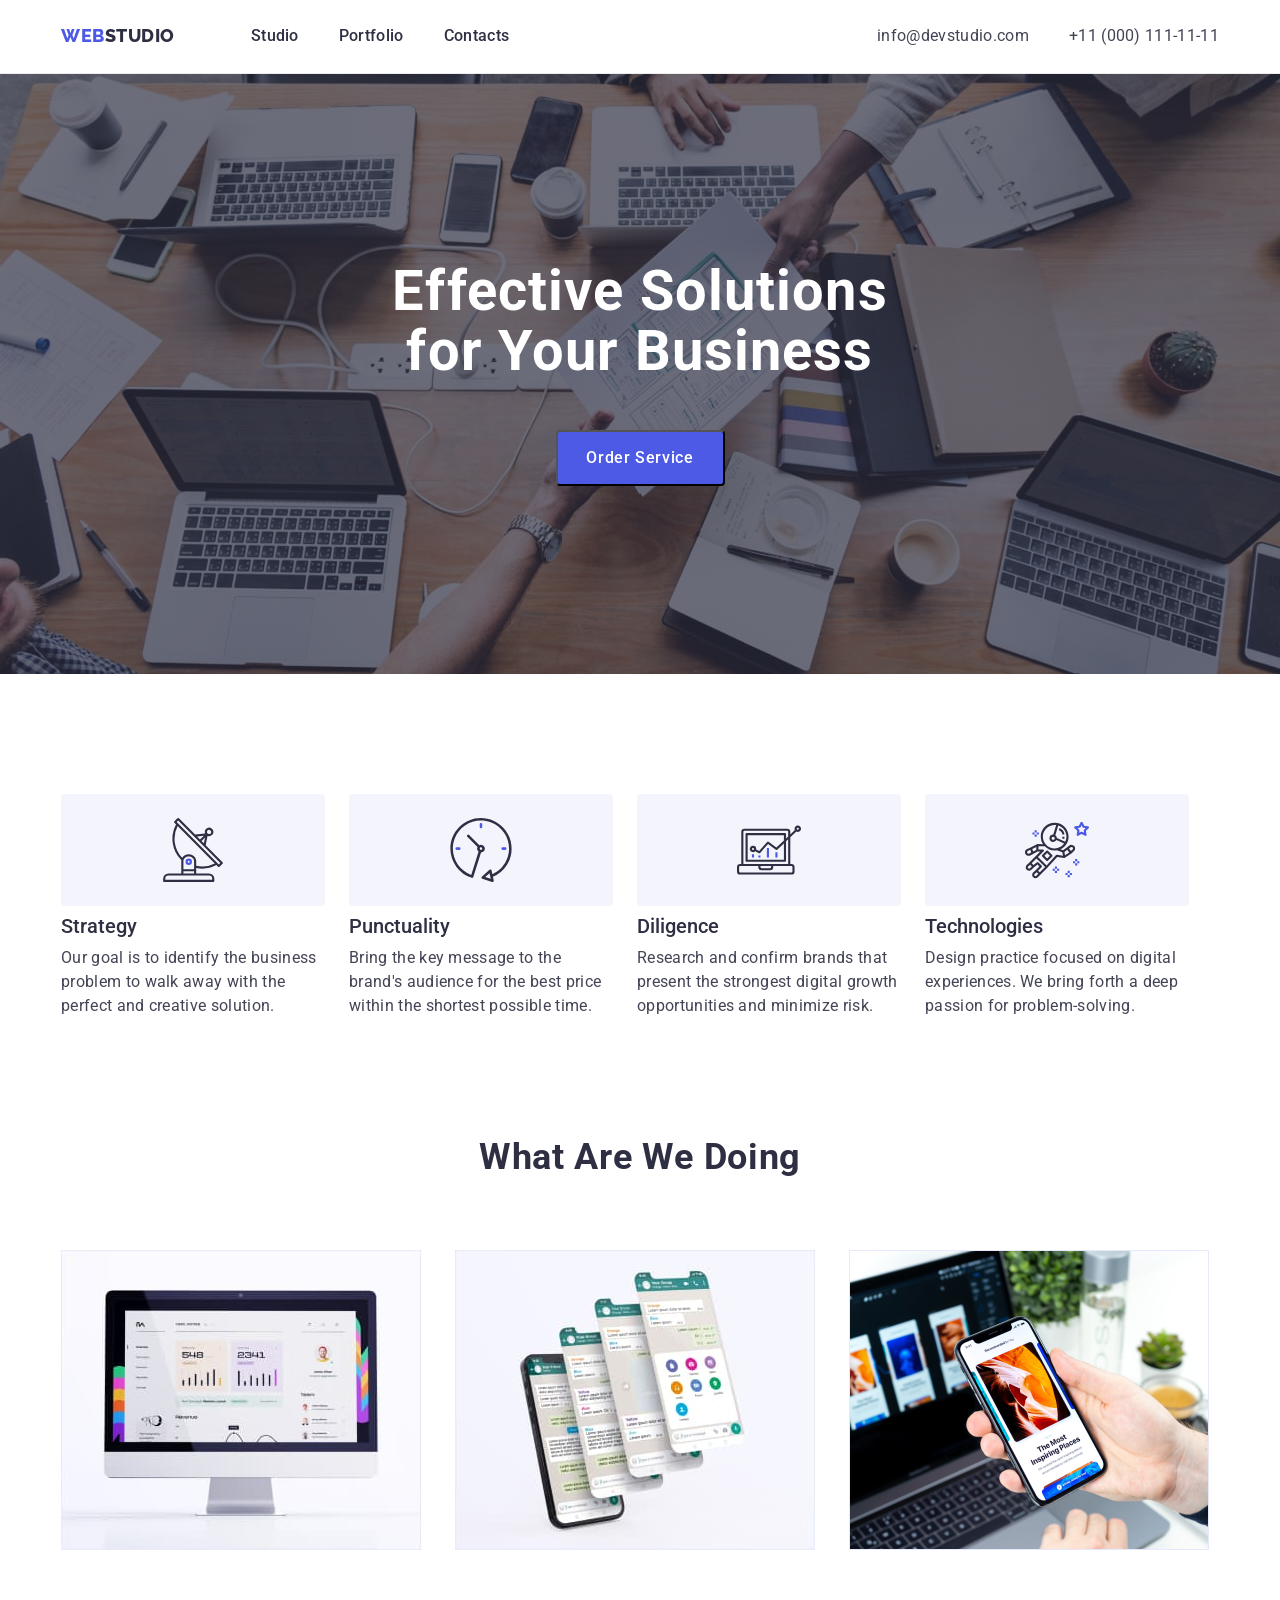
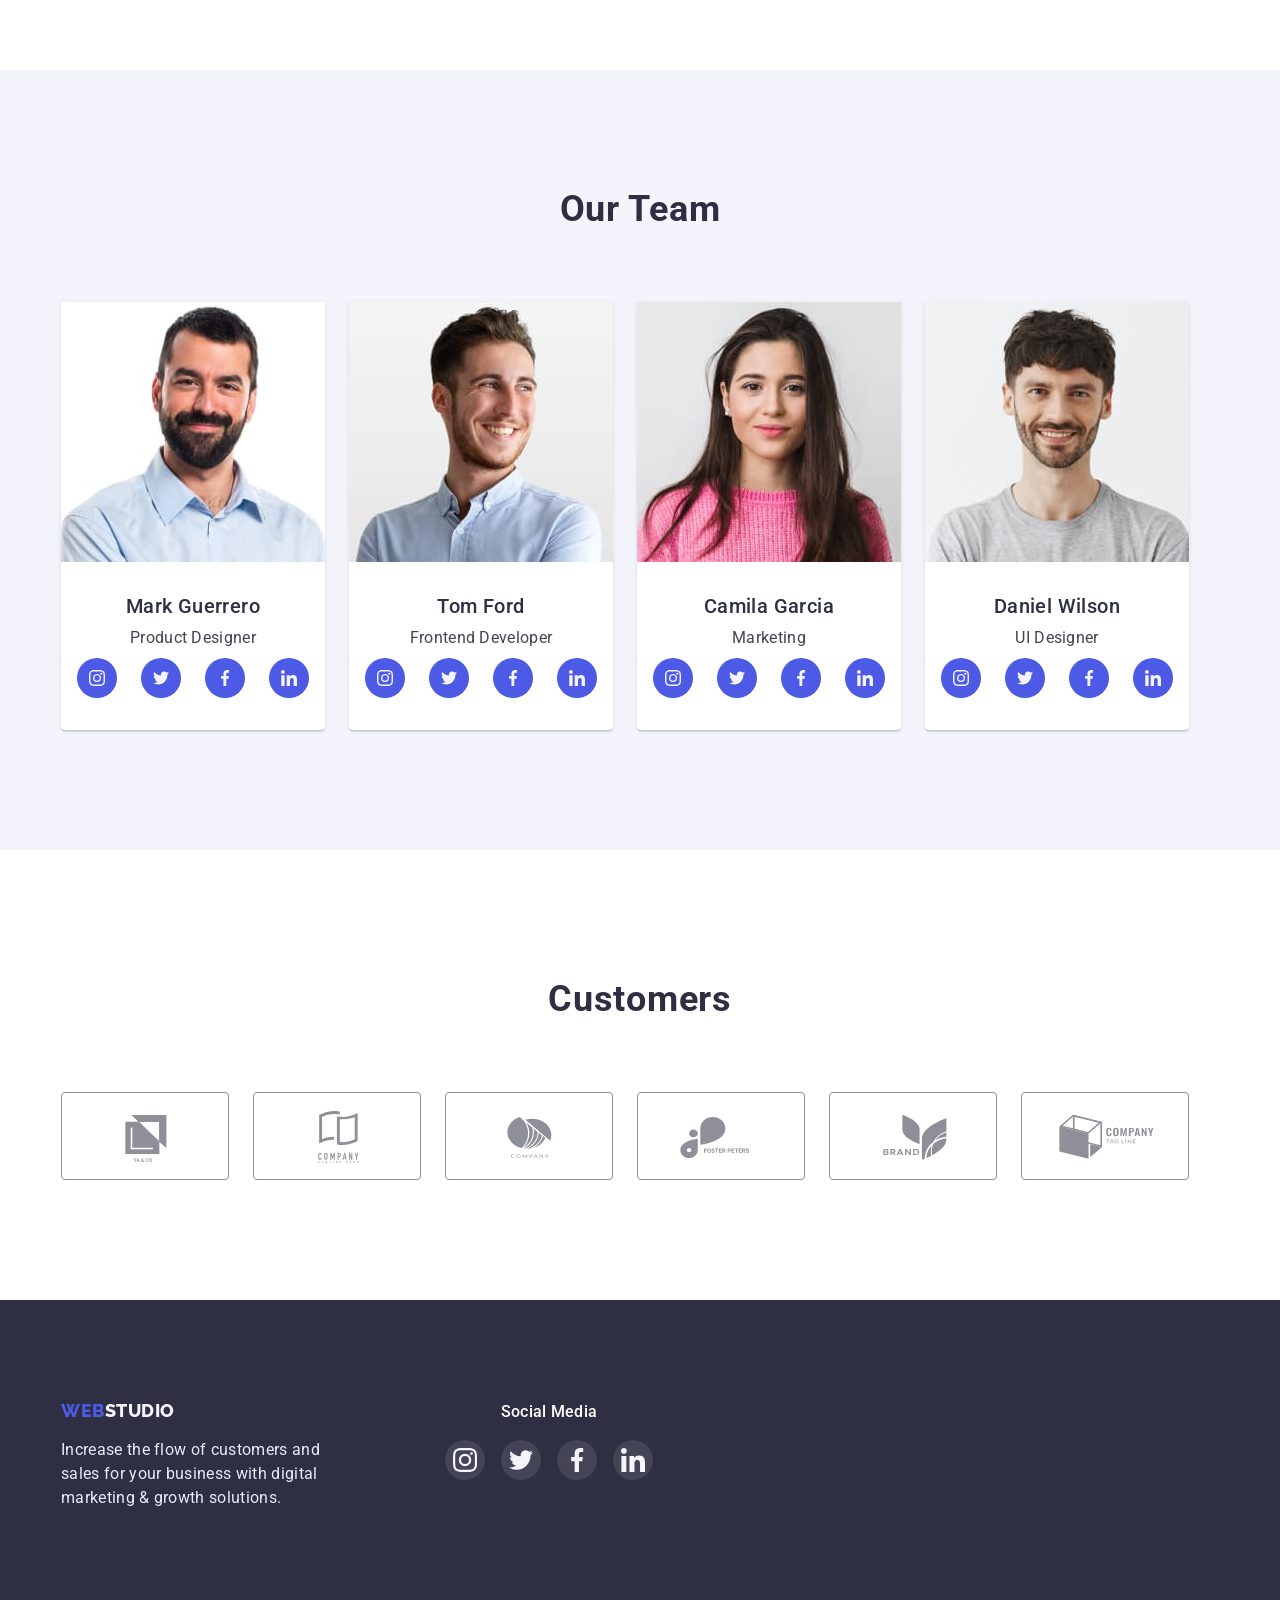
==== index.html @ c70cdfdd "hw-4-is-completed" ====
<!DOCTYPE html>
<html lang="en">
<head>
    <meta charset="UTF-8">
    <meta http-equiv="X-UA-Compatible" content="IE=edge">
    <meta name="viewport" content="width=device-width, initial-scale=1.0">
    <title>Studio</title>
    <link rel="preconnect" href="https://fonts.googleapis.com">
<link rel="preconnect" href="https://fonts.gstatic.com" crossorigin>
<link href="https://fonts.googleapis.com/css2?family=Raleway:wght@800&family=Roboto:wght@400;500;700;900&display=swap" rel="stylesheet">
    <link rel="stylesheet" href="https://cdnjs.cloudflare.com/ajax/libs/modern-normalize/1.1.0/modern-normalize.min.css" integrity="sha512-wpPYUAdjBVSE4KJnH1VR1HeZfpl1ub8YT/NKx4PuQ5NmX2tKuGu6U/JRp5y+Y8XG2tV+wKQpNHVUX03MfMFn9Q==" crossorigin="anonymous" referrerpolicy="no-referrer" />
<link rel="stylesheet" href="./css/styles.css">
</head>
<body>
    <header class="header">
        <div class="container header-container">
        <nav class="header-navigation">
            <a href="./index.html" class="header-logo link">Web<span class="header-logo-item">Studio</span></a>
          <ul class="header-list list">
            <li class="header-item">
              <a class="header-link link" href="">Studio</a>
            </li>
            <li class="header-item">
              <a class="header-link link current" href="./portfolio.html">Portfolio</a>
            </li>
            <li class="header-item">
              <a class="header-link link" href="">Contacts</a>
            </li>
          </ul>
        </nav>
            <ul class="header-pre-contacts">
                <li class="header-contacts list">
            <a class="header-mail link" href="mailto:info@devstudio.com">info@devstudio.com</a>
                </li>
                <li class="header-contacts list">
            <a class="header-tel link" href="tel:+110001111111">+11 (000) 111-11-11</a>
                </li>
            </ul>
            </div>
      </header>
      <main>
        <section class="section-button">
            <div class="container section-button-container">
            <h1 class="section-title">Effective Solutions for Your Business</h1>
        <button class="section-btn" type="button">Order Service</button>
    </div>    
    </section>
        <section class="hero">
            <div class="container hero-container">
        <h2 hidden>our features</h2>
        <ul class="hero-list list">
            <li class="hero-item">
                <div class="hero-icon">
        <svg class="hero-after-icon">
         <use href="./images/icons.svg.svg#icon-antenna"></use>
        </svg>
       </div>
                <h3 class="hero-title">Strategy</h3>
                <p class="hero-text">Our goal is to identify the business problem to walk away with the perfect and creative solution.</p>
            </li>
            <li class="hero-item">
                <div class="hero-icon">
        <svg class="hero-after-icon">
         <use href="./images/icons.svg.svg#icon-clock"></use>
        </svg>
       </div>
                <h3 class="hero-title">Punctuality</h3>
                <p class="hero-text">Bring the key message to the brand's audience for the best price within the shortest possible time.</p>
            </li>
            <li class="hero-item">
                <div class="hero-icon">
        <svg class="hero-after-icon">
         <use href="./images/icons.svg.svg#icon-diagram""></use>
        </svg>
       </div>
                <h3 class="hero-title">Diligence</h3>
                <p class="hero-text">Research and confirm brands that present the strongest digital growth opportunities and minimize risk.</p>
            </li>
            <li class="hero-item">
                <div class="hero-icon">
        <svg class="hero-after-icon">
         <use href="./images/icons.svg.svg#icon-astronaut"></use>
        </svg>
       </div>
                <h3 class="hero-title">Technologies</h3>
                <p class="hero-text">Design practice focused on digital experiences. We bring forth a deep passion for problem-solving.</p>
            </li>
        </ul>
        </div>
        </section>
        <section class="about">
            <div class="container">
        <h2 class="about-title ">What are we doing</h2>
        <ul class="about-pre-title list">
            <li class="about-after-title"><img src="./images/computer.jpg" alt="computer" width="360" /></li>
            <li class="about-after-title">
                <img src="./images/screens.jpg" alt="screens of phone" width="360" />
            </li>
            <li class="about-after-title">
                <img src="./images/hand.jpg" alt="laptop and phone" width="360" />
            </li>
        </ul>
        </div>
        </section>
        <section class="team">
            <div class="container team-container">
            <h2 class="team-title">Our Team</h2>
            <ul class="team-list list">
                <li class="team-item">
                    <img src="./images/team-1.jpg" alt="Photo" width="264" />
                    <div class="team-border">
                    <h3 class="team-after-title">Mark Guerrero</h3>
                    <p class="team-text">Product Designer</p>
                    <ul class="team-soc-list list">
                        <li class="team-soc-item">
                            <a class="team-soc-link link" href>
                                <svg class="team-soc-icon" width="16" height="16">
                                    <use href="./images/icons.svg.svg#icon-instagram"></use>
                                </svg>
                            </a>
                        </li>
                        <li class="team-soc-item">
                            <a class="team-soc-link link" href>
                                <svg class="team-soc-icon" width="16" height="16">
                                    <use href="./images/icons.svg.svg#icon-twitter"></use>
                                </svg>
                            </a>
                        </li>
                        <li class="team-soc-item">
                            <a class="team-soc-link link" href>
                                 <svg class="team-soc-icon" width="16" height="16">
                                    <use href="./images/icons.svg.svg#icon-facebook"></use>
                                </svg>
                            </a>
                        </li>
                        <li class="team-soc-item">
                            <a class="team-soc-link link" href>
                                 <svg class="team-soc-icon" width="16" height="16">
                                    <use href="./images/icons.svg.svg#icon-linkedin"></use>
                                </svg>
                            </a>
                        </li>
                    </ul>
                </div>
                </li>
                <li class="team-item">
                    <img src="./images/team-2.jpg" alt="Photo" width="264" />
                    <div class="team-border">
                    <h3 class="team-after-title">Tom Ford</h3>
                    <p class="team-text">Frontend Developer</p>
                    <ul class="team-soc-list list">
                        <li class="team-soc-item">
                            <a class="team-soc-link link" href>
                                <svg class="team-soc-icon" width="16" height="16">
                                    <use href="./images/icons.svg.svg#icon-instagram"></use>
                                </svg>
                            </a>
                        </li>
                        <li class="team-soc-item">
                            <a class="team-soc-link link" href>
                                <svg class="team-soc-icon" width="16" height="16">
                                    <use href="./images/icons.svg.svg#icon-twitter"></use>
                                </svg>
                            </a>
                        </li>
                        <li class="team-soc-item">
                            <a class="team-soc-link link" href>
                                 <svg class="team-soc-icon" width="16" height="16">
                                    <use href="./images/icons.svg.svg#icon-facebook"></use>
                                </svg>
                            </a>
                        </li>
                        <li class="team-soc-item">
                            <a class="team-soc-link link" href>
                                 <svg class="team-soc-icon" width="16" height="16">
                                    <use href="./images/icons.svg.svg#icon-linkedin"></use>
                                </svg>
                            </a>
                        </li>
                    </ul>
                    </div>
                </li>
                <li class="team-item">
                    <img src="./images/team-3.jpg" alt="Photo" width="264" />
                    <div class="team-border">
                    <h3 class="team-after-title">Camila Garcia</h3>
                    <p class="team-text">Marketing</p>
                    <ul class="team-soc-list list">
                        <li class="team-soc-item">
                            <a class="team-soc-link link" href>
                                <svg class="team-soc-icon" width="16" height="16">
                                    <use href="./images/icons.svg.svg#icon-instagram"></use>
                                </svg>
                            </a>
                        </li>
                        <li class="team-soc-item">
                            <a class="team-soc-link link" href>
                                <svg class="team-soc-icon" width="16" height="16">
                                    <use href="./images/icons.svg.svg#icon-twitter"></use>
                                </svg>
                            </a>
                        </li>
                        <li class="team-soc-item">
                            <a class="team-soc-link link" href>
                                 <svg class="team-soc-icon" width="16" height="16">
                                    <use href="./images/icons.svg.svg#icon-facebook"></use>
                                </svg>
                            </a>
                        </li>
                        <li class="team-soc-item">
                            <a class="team-soc-link link" href>
                                 <svg class="team-soc-icon" width="16" height="16">
                                    <use href="./images/icons.svg.svg#icon-linkedin"></use>
                                </svg>
                            </a>
                        </li>
                    </ul>
                    </div>
                </li>
                <li class="team-item">
                    <img src="./images/team-4.jpg" alt="Photo" width="264" />
                    <div class="team-border">
                    <h3 class="team-after-title">Daniel Wilson</h3>
                    <p class="team-text">UI Designer</p>
                    <ul class="team-soc-list list">
                        <li class="team-soc-item">
                            <a class="team-soc-link link" href>
                                <svg class="team-soc-icon" width="16" height="16">
                                    <use href="./images/icons.svg.svg#icon-instagram"></use>
                                </svg>
                            </a>
                        </li>
                        <li class="team-soc-item">
                            <a class="team-soc-link link" href>
                                <svg class="team-soc-icon" width="16" height="16">
                                    <use href="./images/icons.svg.svg#icon-twitter"></use>
                                </svg>
                            </a>
                        </li>
                        <li class="team-soc-item">
                            <a class="team-soc-link link" href>
                                 <svg class="team-soc-icon" width="16" height="16">
                                    <use href="./images/icons.svg.svg#icon-facebook"></use>
                                </svg>
                            </a>
                        </li>
                        <li class="team-soc-item">
                            <a class="team-soc-link link" href>
                                 <svg class="team-soc-icon" width="16" height="16">
                                    <use href="./images/icons.svg.svg#icon-linkedin"></use>
                                </svg>
                            </a>
                        </li>
                    </ul>
                    </div>
                </li>
            </ul>
            </div>
        </section>
        <section class="customers">
<div class="container">
    <h2 class="customers-title">Customers</h2>
<ul class="customers-soc-list list">
                        <li class="customers-soc-item">
                            <a class="customers-soc-link link" href>
                                <svg class="customers-soc-icon" width="104" height="56">
                                    <use href="./images/icons.svg.svg#icon-Logo-1"></use>
                                </svg>
                            </a>
                        </li>
                        <li class="customers-soc-item">
                            <a class="customers-soc-link link" href>
                                <svg class="customers-soc-icon" width="104" height="56">
                                    <use href="./images/icons.svg.svg#icon-Logo-2"></use>
                                </svg>
                            </a>
                        </li>
                        <li class="customers-soc-item">
                            <a class="customers-soc-link link" href>
                                <svg class="customers-soc-icon" width="104" height="56">
                                    <use href="./images/icons.svg.svg#icon-Logo-3"></use>
                                </svg>
                            </a>
                        </li>
                        <li class="customers-soc-item">
                            <a class="customers-soc-link link" href>
                                <svg class="customers-soc-icon" width="104" height="56">
                                    <use href="./images/icons.svg.svg#icon-Logo-4"></use>
                                </svg>
                            </a>
                        </li>
                        <li class="customers-soc-item">
                            <a class="customers-soc-link link" href>
                                <svg class="customers-soc-icon" width="104" height="56">
                                    <use href="./images/icons.svg.svg#icon-Logo-5"></use>
                                </svg>
                            </a>
                        </li>
                        <li class="customers-soc-item">
                            <a class="customers-soc-link link" href>
                                <svg class="customers-soc-icon" width="104" height="56">
                                    <use href="./images/icons.svg.svg#icon-Logo-6"></use>
                                </svg>
                            </a>
                        </li>
      </main>
<footer class="footer">
    <div class="container footer-container">
        <div class="footer-logo-text">
        <div class="footer-logo">
    <a class="footer-link link" href="./index.html">Web<span class="footer-logo">Studio</span></a>
    </div>
    <p class="footer-text">Increase the flow of customers and sales for your business with digital marketing & growth solutions.
</p>
</div>
<div class="container-social-media">
    <h3 class="social-media-title">Social Media</h3>
 <ul class="footer-soc-list list">
                        <li class="footer-soc-item">
                            <a class="footer-soc-link link" href>
                                <svg class="footer-soc-icon" width="24" height="24">
                                    <use href="./images/icons.svg.svg#icon-instagram"></use>
                                </svg>
                            </a>
                        </li>
                        <li class="footer-soc-item">
                            <a class="footer-soc-link link" href>
                                <svg class="footer-soc-icon" width="24" height="24">
                                    <use href="./images/icons.svg.svg#icon-twitter"></use>
                                </svg>
                            </a>
                        </li>
                        <li class="footer-soc-item">
                            <a class="footer-soc-link link" href>
                                 <svg class="footer-soc-icon" width="24" height="24">
                                    <use href="./images/icons.svg.svg#icon-facebook"></use>
                                </svg>
                            </a>
                        </li>
                        <li class="footer-soc-item">
                            <a class="footer-soc-link link" href>
                                 <svg class="footer-soc-icon" width="24" height="24">
                                    <use href="./images/icons.svg.svg#icon-linkedin"></use>
                                </svg>
                            </a>
                        </li>
                    </ul>
                    </div>
                    </div>
</footer>
</body>
    </html>
---- css/styles.css ----
:root {
    --primary-title-color: #2E2F42;
    --secondary-title-color: #434455;
}

p,
h1,
h2,
h3,
h4,
h5,
h6 {
margin: 0;
}

ul {
list-style: none;
margin: 0;
padding-left: 0;
}

img {
display: block;
}


section {
padding-top: 120px;
padding-bottom: 120px;
}

body {
font-family: 'Roboto', sans-serif;
color: #2E2F42;
}

.container {
width: 1188px;
margin: 0 auto;
padding-left: 15px;
padding-right: 15px;
}

.link {
text-decoration: none;
}

.list {
list-style: none;
}

/*------------header-------------*/

.header {
padding-top: 24px;
padding-bottom: 25px;
border-bottom: 1px solid #ececec;
box-shadow: 0px 2px 1px rgba(46, 47, 66, 0.08), 0px 1px 1px rgba(46, 47, 66, 0.16), 0px 1px 6px rgba(46, 47, 66, 0.08);
}

.header-container {
display: flex;
align-items: center;
}

.header-navigation {
display: flex;
}

.header-list {
display: flex;
align-items: center;
}

.header-item:not(:last-child) {
margin-right: 40px;
}

.header-pre-contacts {
display: flex;
margin-left: auto;
align-items: center;
}

.header-contacts:not(:last-child) {
margin-right: 40px;
}

.header-logo {
font-family: 'Raleway', sans-serif;
font-style: normal;
font-weight: 800;
font-size: 18px;
line-height: 1.33;
letter-spacing: 0.03em;
text-transform: uppercase;
color: #4D5AE5;
margin-right: 76px;
}

.header-logo-item {
font-family: 'Raleway'sans-serif;
font-style: normal;
font-weight: 800;
font-size: 18px;
line-height: 1.33px;
letter-spacing: 0.03em;
text-transform: uppercase;
color: var(--primary-title-color);
}

.header-link:hover,
.header-link:focus {
color: #404BBF;
}

.header-mail:hover,
.header-mail:focus {
color: #404BBF;
}

.header-link {
font-weight: 500;
font-size: 16px;
line-height: 1.5;
letter-spacing: 0.02em;
color: var(--primary-title-color);
}

.header-tel:hover,
.header-tel:focus {
color: #404BBF;
}

.header-mail {
font-style: normal;
font-size: 16px;
line-height: 1.5;
letter-spacing: 0.02em;
color: var(--secondary-title-color);
}

.header-tel {
font-style: normal;
font-size: 16px;
line-height: 1.5;
letter-spacing: 0.02em;
color: var(--secondary-title-color);
}

/*------------button-------------*/

.section-button {
background: #2E2F42;
background-image: linear-gradient(rgba(46, 47, 66, 0.7),
rgba(46, 47, 66, 0.7)),
url(../images/background-hero.jpg);
background-repeat: no-repeat;
background-position: center;
background-size: cover;
padding-top: 188px;
padding-bottom: 188px;
}

.section-button-container {
max-width: 1440px;
text-align: center;
}

.section-title {
width: 496px;
height: 120px;
font-size: 56px;
line-height: 1.07;
letter-spacing: 0.02em;
color: #FFFFFF;
text-align: center;
margin: 0 auto;
margin-bottom: 48px;
}

.section-btn:hover {
background: #404BBF;
}

.section-btn {
min-width: 169px;
height: 56px;
font-family: inherit;
font-weight: 500;
font-size: 16px;
line-height: 1.5;
letter-spacing: 0.04em;
color: #FFFFFF;
background: #4D5AE5;
align-items: center;
border-radius: 4px;
cursor: pointer;

}

/*------------hero-------------*/

.hero-list {
display: flex;
}

.hero-icon {
width: 264px;
height: 112px;
background: #F4F4FD;
display: flex;
align-items: center;
justify-content: center;
border-radius: 4px;
margin-bottom: 8px;
}

.hero-after-icon {
width: 64px;
height: 64px;
fill: #2E2F42;
}

.hero-item:not(:last-child) {
margin-right: 24px;
}

.hero-title {
font-weight: 500;
font-size: 20px;
line-height: 1.2;
color: var(--primary-title-color);
margin-bottom: 8px;
}

.hero-text {
max-width: 264px;
font-size: 16px;
line-height: 1.5;
letter-spacing: 0.02em;
color: var(--secondary-title-color);
}

/*------------about-------------*/
.about {
padding-top: 0;
}

.about-pre-title{
display: flex;
flex-wrap: wrap;
}

.about-title {
font-size: 36px;
line-height: 1.11;
letter-spacing: 0.02em;
text-transform: capitalize;
text-align: center;
margin-bottom: 72px;
}

.about-after-title:not(:nth-child(n + 3)) {
margin-right: 24px;
}

.about-after-title{
flex-basis: calc((100% - 48px) / 3);
}

/*------------team-------------*/
.team {
background: #F4F4FD;
padding-top: 120px;
}

.team-title {
font-style: normal;
font-weight: 700;
font-size: 36px;
line-height: 1.11;
letter-spacing: 0.02em;
text-align: center;
color: var(--primary-title-color);
margin-bottom: 72px;
}

.team-list {
display: flex;
}
.team-item:not(:nth-child(n + 4)) {
margin-right: 24px;
}
.team-item {
background: #FFFFFF;
box-shadow: 0px 1px 6px rgba(46, 47, 66, 0.08),
0px 1px 1px rgba(46, 47, 66, 0.16),
0px 2px 1px rgba(46, 47, 66, 0.08);
border-radius: 0px 0px 4px 4px; 
}

.team-border {
padding-top: 32px;
padding-bottom: 32px;
}

.team-after-title {
font-weight: 500;
font-size: 20px;
line-height: 1.2;
letter-spacing: 0.02em;
text-align: center;
color: var(--primary-title-color);
margin-bottom: 8px;
}

.team-text {
font-size: 16px;
line-height: 1.5;
letter-spacing: 0.02em;
text-align: center;
color: var(--secondary-title-color);
margin-bottom: 8px;
}

.team-soc-list {
display: flex;
justify-content: center;
gap: 24px;
}

.team-soc-item {
width: 40px;
height: 40px;
}

.team-soc-icon {
fill: #F4F4FD;
}

.team-soc-link {
width: 100%;
height: 100%;
border-radius: 50%;
display: flex;
justify-content: center;
align-items: center;
background-color: #4D5AE5;    
}

.team-soc-link:is(:hover, :focus) {
background-color: #404BBF
}

/*------------customers-------------*/

.customers-title {
font-size: 36px;
line-height: 1.11;
letter-spacing: 0.02em;
text-align: center;
color: var(--primary-title-color);
margin-bottom: 72px;
}

.customers {
padding-top: 130px;
padding-bottom: 120px;
}

.customers-soc-list {
display: flex;
gap: 24px;
}

.customers-soc-link {
width: 168px;
height: 88px;
border: 1px solid #8E8F99;
border-radius: 4px;
display: flex;
align-items: center;
justify-content: center;
fill: #AFB1B8;
}

.customers-soc-link:is(:hover, :focus) {
border-color: #404BBF;
fill:#404BBF
}

/*------------footer-------------*/

.footer {
background: var(--primary-title-color);
}

.footer-container {
display: flex;
align-items: baseline;
}

.footer-logo-text {
padding-top: 100px;
padding-bottom: 100px;
margin-right: 120px;
}

.footer-logo {
margin-bottom: 16px;
}

.footer-link {
font-family: 'Raleway', sans-serif;
font-style: normal;
font-weight: 800;
font-size: 18px;
line-height: 1.16;
letter-spacing: 0.03em;
text-transform: uppercase;
color: #4D5AE5;
}

.footer-logo {
font-family: 'Raleway', sans-serif;
font-style: normal;
font-weight: 800;
font-size: 18px;
line-height: 1.16;
letter-spacing: 0.03em;
text-transform: uppercase;
color: #F4F4FD;
}

.footer-text {
width: 264px;
height: 72px;
font-style: normal;
font-size: 16px;
line-height: 1.5;
letter-spacing: 0.02em;
color: #E7E9FC;
}
.container-social-media {
padding-top: 100px;
padding-bottom: 130px;
}

.social-media-title {
font-family: 'Roboto';
font-style: normal;
font-weight: 500;
font-size: 16px;
line-height: 1.5;
letter-spacing: 0.02em;
text-align: center;
margin-bottom: 16px;
color: #FFFFFF;
}


.footer-soc-list {
display: flex;
justify-content: center;
gap: 16px;
}

.footer-soc-item {
width: 40px;
height: 40px;
}

.footer-soc-icon {
fill: #F4F4FD;
}

.footer-soc-link {
width: 100%;
height: 100%;
border-radius: 50%;
display: flex;
justify-content: center;
align-items: center;
background-color: rgba(255, 255, 255, 0.1);
}

.footer-soc-link:is(:hover, :focus) {
background-color: #31D0AA;
}


/*------portfolio------*/
.portfolio-hero {
padding-top: 96px;
}

.portfolio-item:hover,
.portfolio-item:focus {
background: #404BBF;
color:#FFFFFF;
box-shadow: 0px 3px 1px rgba(0, 0, 0, 0.1), 0px 2px 1px rgba(0, 0, 0, 0.08), 0px 2px 2px rgba(0, 0, 0, 0.12);
}

.portfolio-list {
display: flex;
justify-content: center;
margin-bottom: 72px;
}

.portfolio-pre-item:not(:last-child) {
margin-right: 24px;
}

.portfolio-item {
font-family: 'Roboto';
font-weight: 500;
font-size: 16px;
line-height: 1.5;
letter-spacing: 0.04em;
color: #4D5AE5;
background-color:#F4F4FD;
border: 1px solid #E7E9FC;
border-radius: 4px;
cursor: pointer;
padding-top: 12px;
padding-bottom: 12px;
padding-right: 24px;
padding-left: 24px;
}

.portfolio-about {
display: flex;
flex-wrap: wrap;
}

.portfolio-about-item:not(:nth-child(3n)) {
margin-right: 24px;
}

.portfolio-about-item:not(:nth-child(n + 7)) {
margin-bottom: 48px;
}

.portfolio-about-item:hover,
.portfolio-about-item:focus {
box-shadow: 0px 1px 6px rgba(46, 47, 66, 0.08), 0px 1px 1px rgba(46, 47, 66, 0.16), 0px 2px 1px rgba(46, 47, 66, 0.08);
}

.portfolio-border {
padding: 32px 16px 32px 16px;
background: #FFFFFF;
border: 1px solid #E7E9FC;
border-top: none;
}

.portfolio-title {
font-weight: 500;
font-size: 20px;
line-height: 1.2;
letter-spacing: 0.02em;
color: var(--primary-title-color);
margin-bottom: 8px;
}

.portfolio-text {
font-size: 16px;
line-height: 1.5;
letter-spacing: 0.02em;
color: var(--secondary-title-color);
}
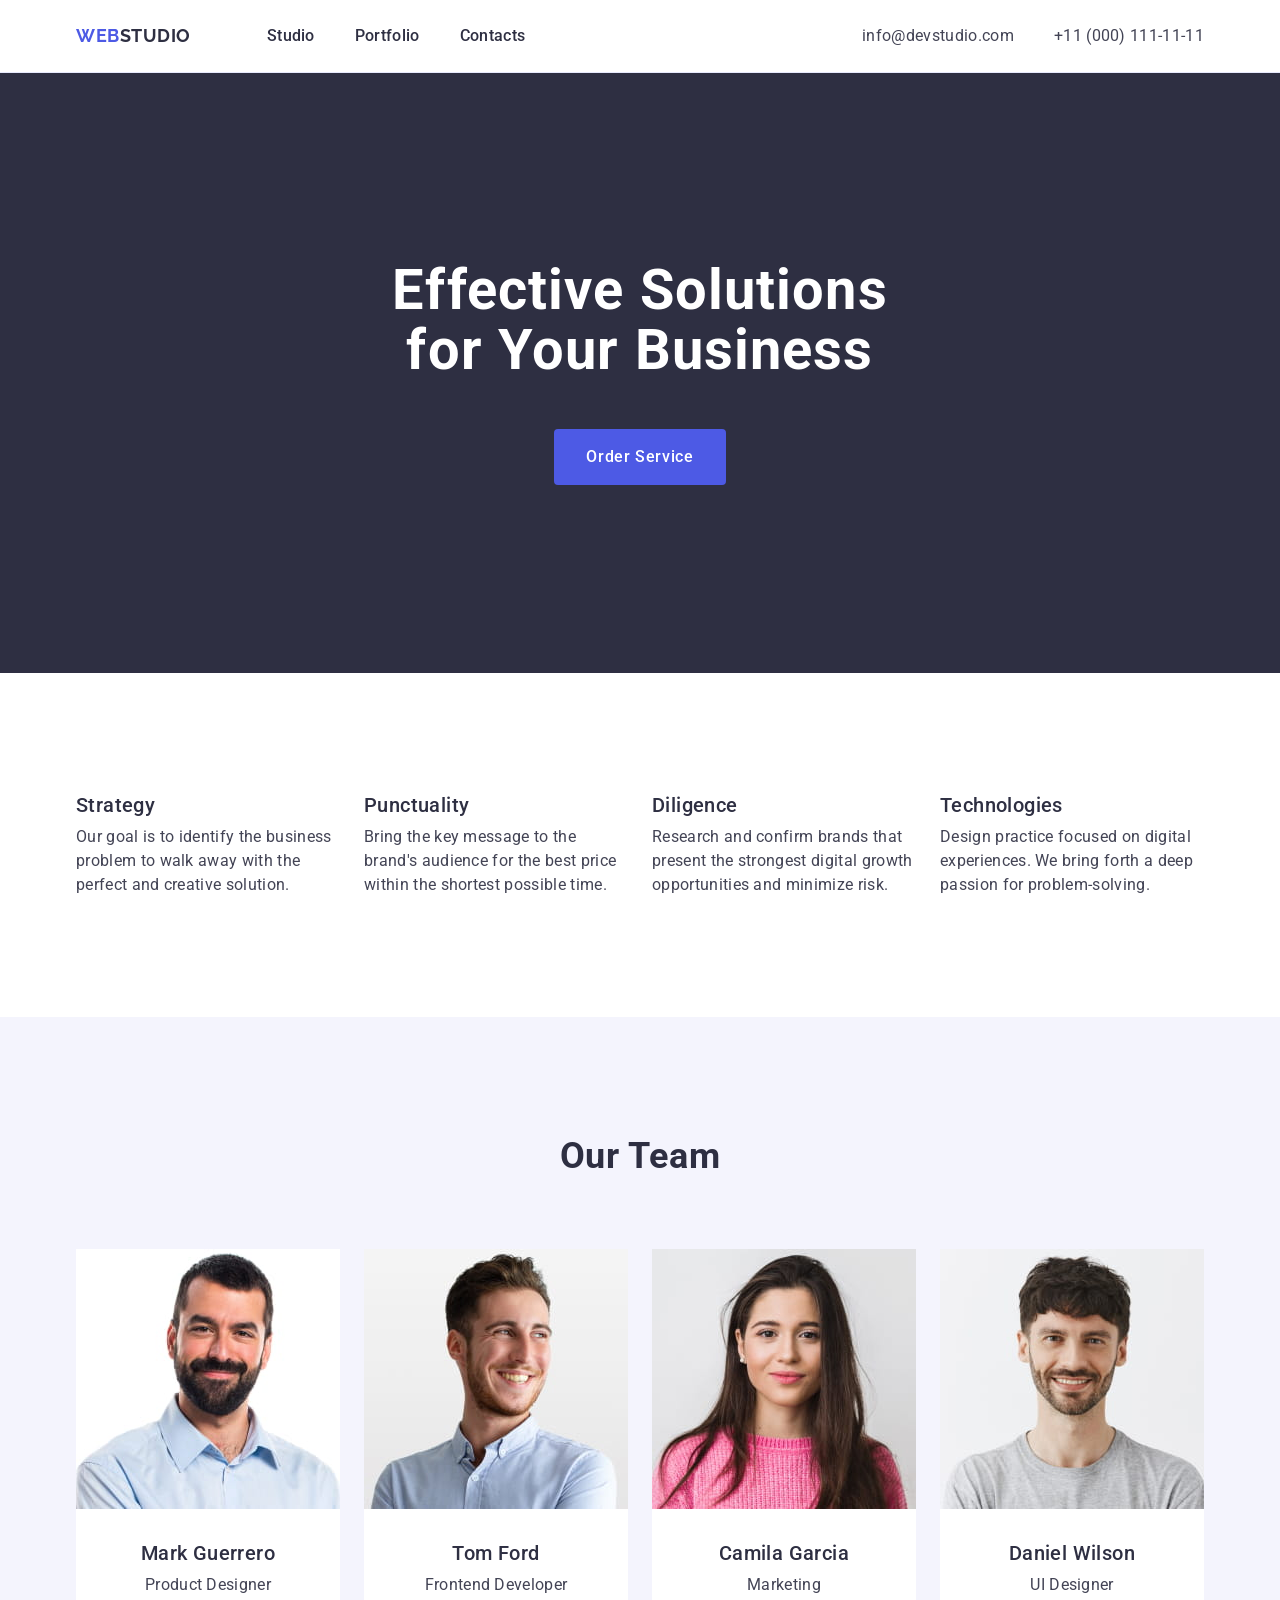
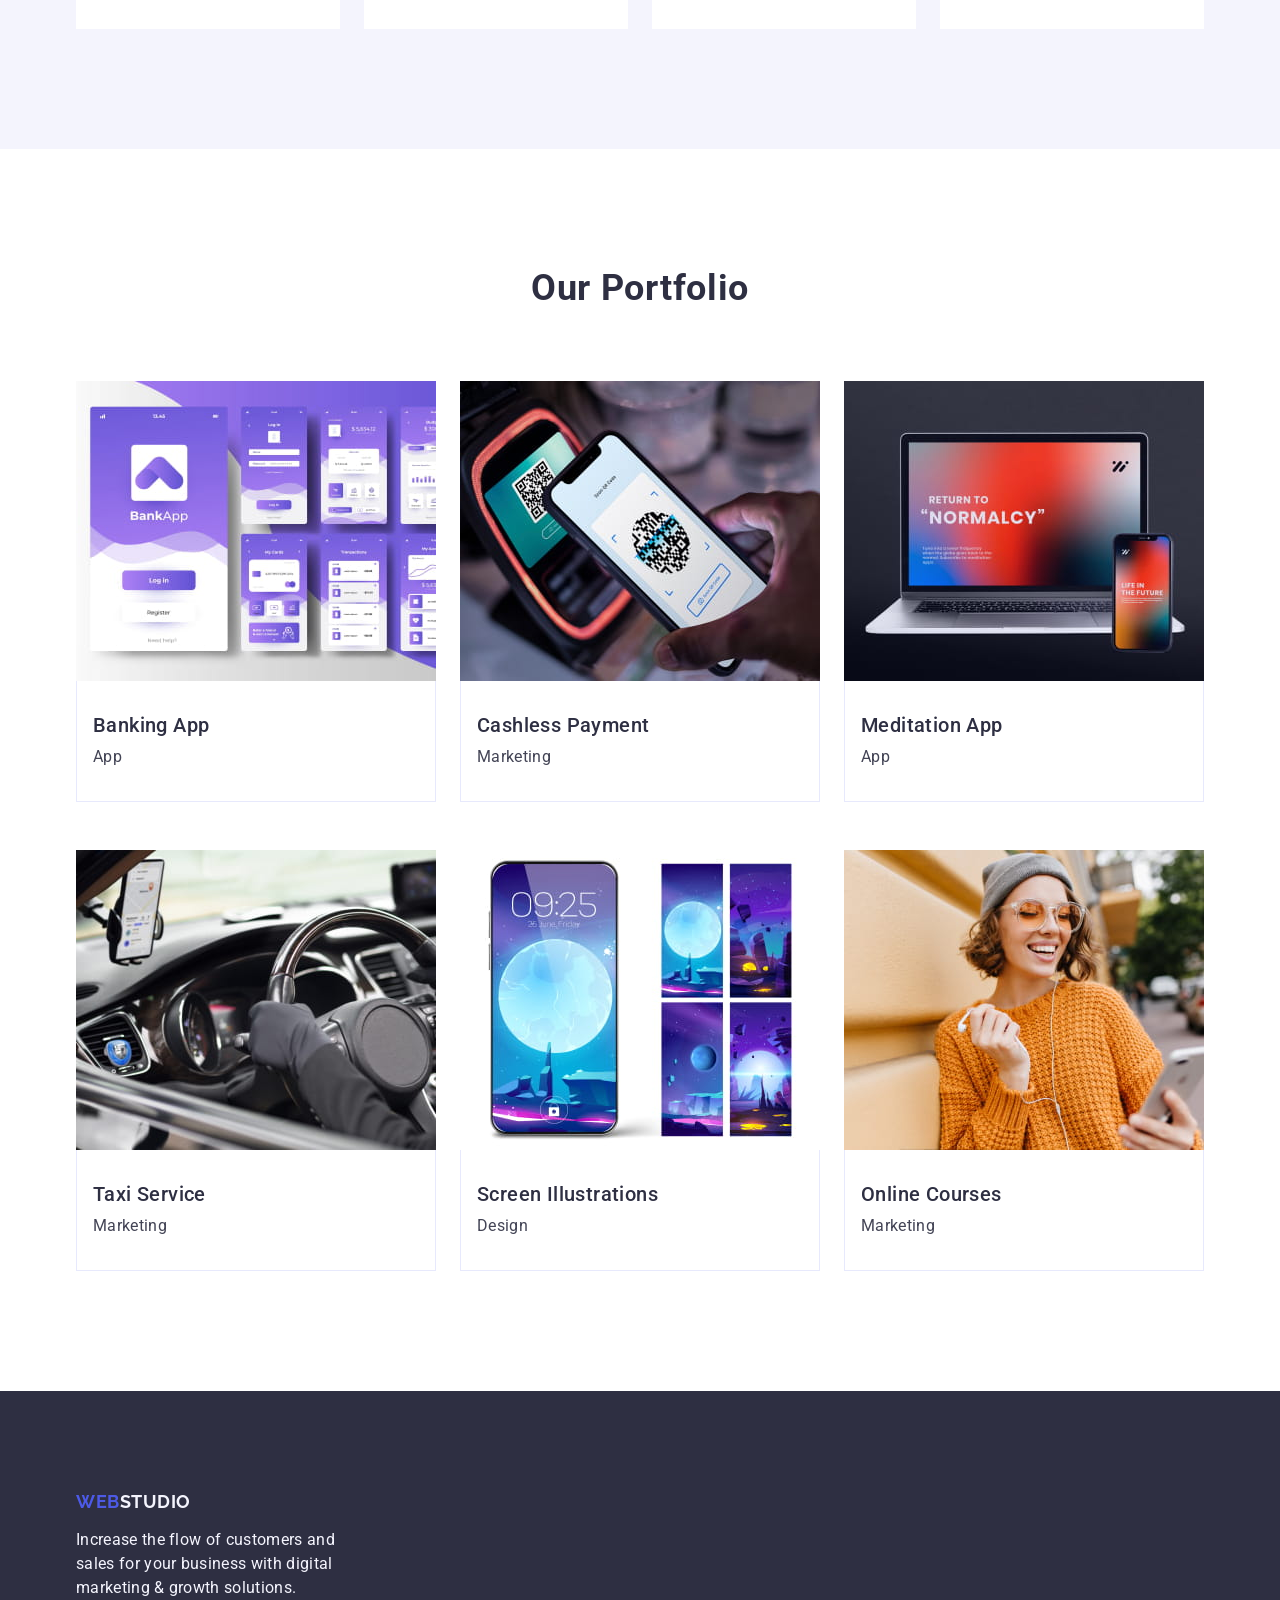
==== commit 48c66eda: "Initial commit" ====
--- a/index.html
+++ b/index.html
@@ -1,352 +1,254 @@
 <!DOCTYPE html>
 <html lang="en">
-<head>
-    <meta charset="UTF-8">
-    <meta http-equiv="X-UA-Compatible" content="IE=edge">
-    <meta name="viewport" content="width=device-width, initial-scale=1.0">
-    <title>Studio</title>
-    <link rel="preconnect" href="https://fonts.googleapis.com">
-<link rel="preconnect" href="https://fonts.gstatic.com" crossorigin>
-<link href="https://fonts.googleapis.com/css2?family=Raleway:wght@800&family=Roboto:wght@400;500;700;900&display=swap" rel="stylesheet">
-    <link rel="stylesheet" href="https://cdnjs.cloudflare.com/ajax/libs/modern-normalize/1.1.0/modern-normalize.min.css" integrity="sha512-wpPYUAdjBVSE4KJnH1VR1HeZfpl1ub8YT/NKx4PuQ5NmX2tKuGu6U/JRp5y+Y8XG2tV+wKQpNHVUX03MfMFn9Q==" crossorigin="anonymous" referrerpolicy="no-referrer" />
-<link rel="stylesheet" href="./css/styles.css">
-</head>
-<body>
-    <header class="header">
-        <div class="container header-container">
-        <nav class="header-navigation">
-            <a href="./index.html" class="header-logo link">Web<span class="header-logo-item">Studio</span></a>
-          <ul class="header-list list">
-            <li class="header-item">
-              <a class="header-link link" href="">Studio</a>
-            </li>
-            <li class="header-item">
-              <a class="header-link link current" href="./portfolio.html">Portfolio</a>
-            </li>
-            <li class="header-item">
-              <a class="header-link link" href="">Contacts</a>
+  <head>
+    <meta charset="UTF-8" />
+    <meta name="viewport" content="width=device-width, initial-scale=1.0" />
+    <title>WebStudio</title>
+    <!-- Попереднє з'єднання для оптимізації -->
+    <link rel="preconnect" href="https://fonts.googleapis.com" />
+    <link rel="preconnect" href="https://fonts.gstatic.com" crossorigin />
+    <!-- Підключення шрифтів -->
+    <link
+      href="https://fonts.googleapis.com/css2?family=Raleway:wght@700&family=Roboto:wght@400;500;700&display=swap"
+      rel="stylesheet"
+    />
+    <!-- Підключення нормалізатора стилів -->
+    <link
+      rel="stylesheet"
+      href="https://cdnjs.cloudflare.com/ajax/libs/modern-normalize/1.1.0/modern-normalize.min.css"
+    />
+    <!-- Піключення мого файлу зі стилями -->
+    <link rel="stylesheet" href="./css/styles.css" />
+  </head>
+  <body>
+    <!--header -->
+    <header class="header-page">
+      <div class="header-container container">
+        <nav class="header-nav">
+          <a href="./index.html" class="logo"
+            >Web<span class="logo-dark">Studio</span></a
+          >
+          <ul class="nav-list">
+            <li class="nav-item">
+              <a class="nav-link" href="./index.html">Studio</a>
+            </li>
+            <li class="nav-item">
+              <a class="nav-link" href="">Portfolio</a>
+            </li>
+            <li class="nav-item">
+              <a class="nav-link" href="">Contacts</a>
             </li>
           </ul>
         </nav>
-            <ul class="header-pre-contacts">
-                <li class="header-contacts list">
-            <a class="header-mail link" href="mailto:info@devstudio.com">info@devstudio.com</a>
-                </li>
-                <li class="header-contacts list">
-            <a class="header-tel link" href="tel:+110001111111">+11 (000) 111-11-11</a>
-                </li>
-            </ul>
-            </div>
-      </header>
-      <main>
-        <section class="section-button">
-            <div class="container section-button-container">
-            <h1 class="section-title">Effective Solutions for Your Business</h1>
-        <button class="section-btn" type="button">Order Service</button>
-    </div>    
-    </section>
-        <section class="hero">
-            <div class="container hero-container">
-        <h2 hidden>our features</h2>
-        <ul class="hero-list list">
-            <li class="hero-item">
-                <div class="hero-icon">
-        <svg class="hero-after-icon">
-         <use href="./images/icons.svg.svg#icon-antenna"></use>
-        </svg>
-       </div>
-                <h3 class="hero-title">Strategy</h3>
-                <p class="hero-text">Our goal is to identify the business problem to walk away with the perfect and creative solution.</p>
-            </li>
-            <li class="hero-item">
-                <div class="hero-icon">
-        <svg class="hero-after-icon">
-         <use href="./images/icons.svg.svg#icon-clock"></use>
-        </svg>
-       </div>
-                <h3 class="hero-title">Punctuality</h3>
-                <p class="hero-text">Bring the key message to the brand's audience for the best price within the shortest possible time.</p>
-            </li>
-            <li class="hero-item">
-                <div class="hero-icon">
-        <svg class="hero-after-icon">
-         <use href="./images/icons.svg.svg#icon-diagram""></use>
-        </svg>
-       </div>
-                <h3 class="hero-title">Diligence</h3>
-                <p class="hero-text">Research and confirm brands that present the strongest digital growth opportunities and minimize risk.</p>
-            </li>
-            <li class="hero-item">
-                <div class="hero-icon">
-        <svg class="hero-after-icon">
-         <use href="./images/icons.svg.svg#icon-astronaut"></use>
-        </svg>
-       </div>
-                <h3 class="hero-title">Technologies</h3>
-                <p class="hero-text">Design practice focused on digital experiences. We bring forth a deep passion for problem-solving.</p>
-            </li>
-        </ul>
-        </div>
-        </section>
-        <section class="about">
-            <div class="container">
-        <h2 class="about-title ">What are we doing</h2>
-        <ul class="about-pre-title list">
-            <li class="about-after-title"><img src="./images/computer.jpg" alt="computer" width="360" /></li>
-            <li class="about-after-title">
-                <img src="./images/screens.jpg" alt="screens of phone" width="360" />
-            </li>
-            <li class="about-after-title">
-                <img src="./images/hand.jpg" alt="laptop and phone" width="360" />
-            </li>
-        </ul>
-        </div>
-        </section>
-        <section class="team">
-            <div class="container team-container">
-            <h2 class="team-title">Our Team</h2>
-            <ul class="team-list list">
-                <li class="team-item">
-                    <img src="./images/team-1.jpg" alt="Photo" width="264" />
-                    <div class="team-border">
-                    <h3 class="team-after-title">Mark Guerrero</h3>
-                    <p class="team-text">Product Designer</p>
-                    <ul class="team-soc-list list">
-                        <li class="team-soc-item">
-                            <a class="team-soc-link link" href>
-                                <svg class="team-soc-icon" width="16" height="16">
-                                    <use href="./images/icons.svg.svg#icon-instagram"></use>
-                                </svg>
-                            </a>
-                        </li>
-                        <li class="team-soc-item">
-                            <a class="team-soc-link link" href>
-                                <svg class="team-soc-icon" width="16" height="16">
-                                    <use href="./images/icons.svg.svg#icon-twitter"></use>
-                                </svg>
-                            </a>
-                        </li>
-                        <li class="team-soc-item">
-                            <a class="team-soc-link link" href>
-                                 <svg class="team-soc-icon" width="16" height="16">
-                                    <use href="./images/icons.svg.svg#icon-facebook"></use>
-                                </svg>
-                            </a>
-                        </li>
-                        <li class="team-soc-item">
-                            <a class="team-soc-link link" href>
-                                 <svg class="team-soc-icon" width="16" height="16">
-                                    <use href="./images/icons.svg.svg#icon-linkedin"></use>
-                                </svg>
-                            </a>
-                        </li>
-                    </ul>
-                </div>
-                </li>
-                <li class="team-item">
-                    <img src="./images/team-2.jpg" alt="Photo" width="264" />
-                    <div class="team-border">
-                    <h3 class="team-after-title">Tom Ford</h3>
-                    <p class="team-text">Frontend Developer</p>
-                    <ul class="team-soc-list list">
-                        <li class="team-soc-item">
-                            <a class="team-soc-link link" href>
-                                <svg class="team-soc-icon" width="16" height="16">
-                                    <use href="./images/icons.svg.svg#icon-instagram"></use>
-                                </svg>
-                            </a>
-                        </li>
-                        <li class="team-soc-item">
-                            <a class="team-soc-link link" href>
-                                <svg class="team-soc-icon" width="16" height="16">
-                                    <use href="./images/icons.svg.svg#icon-twitter"></use>
-                                </svg>
-                            </a>
-                        </li>
-                        <li class="team-soc-item">
-                            <a class="team-soc-link link" href>
-                                 <svg class="team-soc-icon" width="16" height="16">
-                                    <use href="./images/icons.svg.svg#icon-facebook"></use>
-                                </svg>
-                            </a>
-                        </li>
-                        <li class="team-soc-item">
-                            <a class="team-soc-link link" href>
-                                 <svg class="team-soc-icon" width="16" height="16">
-                                    <use href="./images/icons.svg.svg#icon-linkedin"></use>
-                                </svg>
-                            </a>
-                        </li>
-                    </ul>
-                    </div>
-                </li>
-                <li class="team-item">
-                    <img src="./images/team-3.jpg" alt="Photo" width="264" />
-                    <div class="team-border">
-                    <h3 class="team-after-title">Camila Garcia</h3>
-                    <p class="team-text">Marketing</p>
-                    <ul class="team-soc-list list">
-                        <li class="team-soc-item">
-                            <a class="team-soc-link link" href>
-                                <svg class="team-soc-icon" width="16" height="16">
-                                    <use href="./images/icons.svg.svg#icon-instagram"></use>
-                                </svg>
-                            </a>
-                        </li>
-                        <li class="team-soc-item">
-                            <a class="team-soc-link link" href>
-                                <svg class="team-soc-icon" width="16" height="16">
-                                    <use href="./images/icons.svg.svg#icon-twitter"></use>
-                                </svg>
-                            </a>
-                        </li>
-                        <li class="team-soc-item">
-                            <a class="team-soc-link link" href>
-                                 <svg class="team-soc-icon" width="16" height="16">
-                                    <use href="./images/icons.svg.svg#icon-facebook"></use>
-                                </svg>
-                            </a>
-                        </li>
-                        <li class="team-soc-item">
-                            <a class="team-soc-link link" href>
-                                 <svg class="team-soc-icon" width="16" height="16">
-                                    <use href="./images/icons.svg.svg#icon-linkedin"></use>
-                                </svg>
-                            </a>
-                        </li>
-                    </ul>
-                    </div>
-                </li>
-                <li class="team-item">
-                    <img src="./images/team-4.jpg" alt="Photo" width="264" />
-                    <div class="team-border">
-                    <h3 class="team-after-title">Daniel Wilson</h3>
-                    <p class="team-text">UI Designer</p>
-                    <ul class="team-soc-list list">
-                        <li class="team-soc-item">
-                            <a class="team-soc-link link" href>
-                                <svg class="team-soc-icon" width="16" height="16">
-                                    <use href="./images/icons.svg.svg#icon-instagram"></use>
-                                </svg>
-                            </a>
-                        </li>
-                        <li class="team-soc-item">
-                            <a class="team-soc-link link" href>
-                                <svg class="team-soc-icon" width="16" height="16">
-                                    <use href="./images/icons.svg.svg#icon-twitter"></use>
-                                </svg>
-                            </a>
-                        </li>
-                        <li class="team-soc-item">
-                            <a class="team-soc-link link" href>
-                                 <svg class="team-soc-icon" width="16" height="16">
-                                    <use href="./images/icons.svg.svg#icon-facebook"></use>
-                                </svg>
-                            </a>
-                        </li>
-                        <li class="team-soc-item">
-                            <a class="team-soc-link link" href>
-                                 <svg class="team-soc-icon" width="16" height="16">
-                                    <use href="./images/icons.svg.svg#icon-linkedin"></use>
-                                </svg>
-                            </a>
-                        </li>
-                    </ul>
-                    </div>
-                </li>
-            </ul>
-            </div>
-        </section>
-        <section class="customers">
-<div class="container">
-    <h2 class="customers-title">Customers</h2>
-<ul class="customers-soc-list list">
-                        <li class="customers-soc-item">
-                            <a class="customers-soc-link link" href>
-                                <svg class="customers-soc-icon" width="104" height="56">
-                                    <use href="./images/icons.svg.svg#icon-Logo-1"></use>
-                                </svg>
-                            </a>
-                        </li>
-                        <li class="customers-soc-item">
-                            <a class="customers-soc-link link" href>
-                                <svg class="customers-soc-icon" width="104" height="56">
-                                    <use href="./images/icons.svg.svg#icon-Logo-2"></use>
-                                </svg>
-                            </a>
-                        </li>
-                        <li class="customers-soc-item">
-                            <a class="customers-soc-link link" href>
-                                <svg class="customers-soc-icon" width="104" height="56">
-                                    <use href="./images/icons.svg.svg#icon-Logo-3"></use>
-                                </svg>
-                            </a>
-                        </li>
-                        <li class="customers-soc-item">
-                            <a class="customers-soc-link link" href>
-                                <svg class="customers-soc-icon" width="104" height="56">
-                                    <use href="./images/icons.svg.svg#icon-Logo-4"></use>
-                                </svg>
-                            </a>
-                        </li>
-                        <li class="customers-soc-item">
-                            <a class="customers-soc-link link" href>
-                                <svg class="customers-soc-icon" width="104" height="56">
-                                    <use href="./images/icons.svg.svg#icon-Logo-5"></use>
-                                </svg>
-                            </a>
-                        </li>
-                        <li class="customers-soc-item">
-                            <a class="customers-soc-link link" href>
-                                <svg class="customers-soc-icon" width="104" height="56">
-                                    <use href="./images/icons.svg.svg#icon-Logo-6"></use>
-                                </svg>
-                            </a>
-                        </li>
-      </main>
-<footer class="footer">
-    <div class="container footer-container">
-        <div class="footer-logo-text">
-        <div class="footer-logo">
-    <a class="footer-link link" href="./index.html">Web<span class="footer-logo">Studio</span></a>
-    </div>
-    <p class="footer-text">Increase the flow of customers and sales for your business with digital marketing & growth solutions.
-</p>
-</div>
-<div class="container-social-media">
-    <h3 class="social-media-title">Social Media</h3>
- <ul class="footer-soc-list list">
-                        <li class="footer-soc-item">
-                            <a class="footer-soc-link link" href>
-                                <svg class="footer-soc-icon" width="24" height="24">
-                                    <use href="./images/icons.svg.svg#icon-instagram"></use>
-                                </svg>
-                            </a>
-                        </li>
-                        <li class="footer-soc-item">
-                            <a class="footer-soc-link link" href>
-                                <svg class="footer-soc-icon" width="24" height="24">
-                                    <use href="./images/icons.svg.svg#icon-twitter"></use>
-                                </svg>
-                            </a>
-                        </li>
-                        <li class="footer-soc-item">
-                            <a class="footer-soc-link link" href>
-                                 <svg class="footer-soc-icon" width="24" height="24">
-                                    <use href="./images/icons.svg.svg#icon-facebook"></use>
-                                </svg>
-                            </a>
-                        </li>
-                        <li class="footer-soc-item">
-                            <a class="footer-soc-link link" href>
-                                 <svg class="footer-soc-icon" width="24" height="24">
-                                    <use href="./images/icons.svg.svg#icon-linkedin"></use>
-                                </svg>
-                            </a>
-                        </li>
-                    </ul>
-                    </div>
-                    </div>
-</footer>
-</body>
-    </html>+        <address class="contacts">
+          <ul class="list">
+            <li class="contacts-item">
+              <a class="contacts-link" href="mailto:info@devstudio.com"
+                >info@devstudio.com</a
+              >
+            </li>
+            <li class="contacts-item">
+              <a class="contacts-link" href="tel:+110001111111"
+                >+11 (000) 111-11-11</a
+              >
+            </li>
+          </ul>
+        </address>
+      </div>
+    </header>
+    <main>
+      <!-- section -->
+      <section class="hero">
+        <div class="container">
+          <h1 class="hero-title">Effective Solutions for Your Business</h1>
+          <button class="button btn-primary" type="button">
+            Order Service
+          </button>
+        </div>
+      </section>
+      <!-- section advantages -->
+      <section class="advantages">
+        <div class="container">
+          <h2 class="visually-hidden">Advantages</h2>
+          <ul class="advantages-list">
+            <li class="advantages-item">
+              <h3 class="advantages-title">Strategy</h3>
+              <p class="advantages-text">
+                Our goal is to identify the business problem to walk away with
+                the perfect and creative solution.
+              </p>
+            </li>
+            <li class="advantages-item">
+              <h3 class="advantages-title">Punctuality</h3>
+              <p class="advantages-text">
+                Bring the key message to the brand's audience for the best price
+                within the shortest possible time.
+              </p>
+            </li>
+            <li class="advantages-item">
+              <h3 class="advantages-title">Diligence</h3>
+              <p class="advantages-text">
+                Research and confirm brands that present the strongest digital
+                growth opportunities and minimize risk.
+              </p>
+            </li>
+            <li class="advantages-item">
+              <h3 class="advantages-title">Technologies</h3>
+              <p class="advantages-text">
+                Design practice focused on digital experiences. We bring forth a
+                deep passion for problem-solving.
+              </p>
+            </li>
+          </ul>
+        </div>
+      </section>
+      <!-- section our team -->
+      <section class="team">
+        <div class="container">
+          <h2 class="team-header">Our Team</h2>
+          <ul class="team-list">
+            <li class="team-item">
+              <img
+                src="./images/mark_guerrero.jpg"
+                alt="Mark Guerrero"
+                width="264"
+                height="260"
+              />
+              <div class="team-info">
+                <h3 class="team-title">Mark Guerrero</h3>
+                <p class="team-text">Product Designer</p>
+              </div>
+            </li>
+            <li class="team-item">
+              <img
+                src="./images/tom_ford.jpg"
+                alt="Tom Ford"
+                width="264"
+                height="260"
+              />
+              <div class="team-info">
+                <h3 class="team-title">Tom Ford</h3>
+                <p class="team-text">Frontend Developer</p>
+              </div>
+            </li>
+            <li class="team-item">
+              <img
+                src="./images/camila_garcia.jpg"
+                alt="Camila Garcia"
+                width="264"
+                height="260"
+              />
+              <div class="team-info">
+                <h3 class="team-title">Camila Garcia</h3>
+                <p class="team-text">Marketing</p>
+              </div>
+            </li>
+            <li class="team-item">
+              <img
+                src="./images/daniel_wilson.jpg"
+                alt="Daniel Wilson"
+                width="264"
+                height="260"
+              />
+              <div class="team-info">
+                <h3 class="team-title">Daniel Wilson</h3>
+                <p class="team-text">UI Designer</p>
+              </div>
+            </li>
+          </ul>
+        </div>
+      </section>
+      <section class="portfolio">
+        <div class="container">
+          <h2 class="portfolio-header">Our Portfolio</h2>
+          <ul class="portfolio-list">
+            <li class="portfolio-item">
+              <img
+                src="./images/banking_app.jpg"
+                alt="Banking App"
+                width="360"
+                height="300"
+              />
+              <div class="portfolio-info">
+                <h3 class="portfolio-title">Banking App</h3>
+                <p class="portfolio-text">App</p>
+              </div>
+            </li>
+            <li class="portfolio-item">
+              <img
+                src="./images/cashless_payment.jpg"
+                alt="Cashless Payment"
+                width="360"
+                height="300"
+              />
+              <div class="portfolio-info">
+                <h3 class="portfolio-title">Cashless Payment</h3>
+                <p class="portfolio-text">Marketing</p>
+              </div>
+            </li>
+            <li class="portfolio-item">
+              <img
+                src="./images/meditation_app.jpg"
+                alt="Meditation App"
+                width="360"
+                height="300"
+              />
+              <div class="portfolio-info">
+                <h3 class="portfolio-title">Meditation App</h3>
+                <p class="portfolio-text">App</p>
+              </div>
+            </li>
+            <li class="portfolio-item">
+              <img
+                src="./images/taxi_service.jpg"
+                alt="Taxi Service"
+                width="360"
+                height="300"
+              />
+              <div class="portfolio-info">
+                <h3 class="portfolio-title">Taxi Service</h3>
+                <p class="portfolio-text">Marketing</p>
+              </div>
+            </li>
+            <li class="portfolio-item">
+              <img
+                src="./images/screen_illustrations.jpg"
+                alt="Screen Illustrations"
+                width="360"
+                height="300"
+              />
+              <div class="portfolio-info">
+                <h3 class="portfolio-title">Screen Illustrations</h3>
+                <p class="portfolio-text">Design</p>
+              </div>
+            </li>
+            <li class="portfolio-item">
+              <img
+                src="./images/online_courses.jpg"
+                alt="Online Courses"
+                width="360"
+                height="300"
+              />
+              <div class="portfolio-info">
+                <h3 class="portfolio-title">Online Courses</h3>
+                <p class="portfolio-text">Marketing</p>
+              </div>
+            </li>
+          </ul>
+        </div>
+      </section>
+    </main>
+    <!-- footer -->
+    <footer class="footer">
+      <div class="container">
+        <a href="./index.html" class="footer-logo-dark"
+          >Web<span class="footer-logo-light">Studio</span></a
+        >
+        <p class="footer-text">
+          Increase the flow of customers and sales for your business with
+          digital marketing & growth solutions.
+        </p>
+      </div>
+    </footer>
+  </body>
+</html>
--- a/css/styles.css
+++ b/css/styles.css
@@ -1,579 +1,358 @@
-
-
-:root {
-    --primary-title-color: #2E2F42;
-    --secondary-title-color: #434455;
-}
-
-p,
+/* #region base */
 h1,
 h2,
 h3,
 h4,
 h5,
-h6 {
-margin: 0;
-}
-
-ul {
-list-style: none;
-margin: 0;
-padding-left: 0;
+h6,
+p {
+    margin: 0;
+}
+
+h2 {
+    font-weight: 700;
+    font-size: 36px;
+    line-height: 1.11;
+    letter-spacing: 0.02em;
+    color: #2e2f42;
+}
+
+ul,
+ol {
+    margin: 0;
+    padding: 0;
+    list-style-type: none;
 }
 
 img {
-display: block;
-}
-
+    display: block;
+    max-width: 100%;
+    height: auto;
+}
+
+a {
+    display: inline-block;
+    text-decoration: none;
+    color: currentColor;
+}
+
+button {
+    cursor: pointer;
+    border: none;
+}
 
 section {
-padding-top: 120px;
-padding-bottom: 120px;
+    padding-top: 120px;
+    padding-bottom: 120px;
 }
 
 body {
-font-family: 'Roboto', sans-serif;
-color: #2E2F42;
+    font-family: "Roboto", sans-serif;
+    color: #434455;
+    background-color: #fff;
+}
+
+.visually-hidden {
+    position: absolute;
+    width: 1px;
+    height: 1px;
+    margin: -1px;
+    border: 0;
+    padding: 0;
+
+    white-space: nowrap;
+    clip-path: inset(100%);
+    clip: rect(0 0 0 0);
+    overflow: hidden;
 }
 
 .container {
-width: 1188px;
-margin: 0 auto;
-padding-left: 15px;
-padding-right: 15px;
-}
-
-.link {
-text-decoration: none;
+    max-width: 1158px;
+    padding: 0 15px;
+    margin: 0 auto;
+}
+
+/* #endregion */
+
+/* #region header */
+.header-page {
+    border-bottom: 1px solid #e7e9fc;
+}
+
+.header-container {
+    display: flex;
+    align-items: center;
+}
+
+.header-nav {
+    display: flex;
+    align-items: center;
+}
+
+.nav-list {
+    display: flex;
+    align-items: center;
+    gap: 40px;
+}
+
+.logo {
+    font-family: "Raleway", sans-serif;
+    font-weight: 700;
+    font-size: 18px;
+    line-height: 1.17;
+    letter-spacing: 0.03em;
+    text-transform: uppercase;
+    color: #4d5ae5;
+    padding: 24px 0;
+    margin-right: 76px;
+}
+
+.logo-dark {
+    color: #2e2f42;
+    padding: 24px 0;
+}
+
+.nav-link:hover,
+.contacts-link:hover {
+    color: #404bbf
+}
+
+.nav-link:focus,
+.contacts-link:focus {
+    color: #404bbf
+}
+
+.nav-link {
+    font-weight: 500;
+    font-size: 16px;
+    line-height: 1.5;
+    letter-spacing: 0.02em;
+    color: #2e2f42;
+    padding: 24px 0;
+}
+
+.contacts {
+    font-style: normal;
+    margin-left: auto;
+
 }
 
 .list {
-list-style: none;
-}
-
-/*------------header-------------*/
-
-.header {
-padding-top: 24px;
-padding-bottom: 25px;
-border-bottom: 1px solid #ececec;
-box-shadow: 0px 2px 1px rgba(46, 47, 66, 0.08), 0px 1px 1px rgba(46, 47, 66, 0.16), 0px 1px 6px rgba(46, 47, 66, 0.08);
-}
-
-.header-container {
-display: flex;
-align-items: center;
-}
-
-.header-navigation {
-display: flex;
-}
-
-.header-list {
-display: flex;
-align-items: center;
-}
-
-.header-item:not(:last-child) {
-margin-right: 40px;
-}
-
-.header-pre-contacts {
-display: flex;
-margin-left: auto;
-align-items: center;
-}
-
-.header-contacts:not(:last-child) {
-margin-right: 40px;
-}
-
-.header-logo {
-font-family: 'Raleway', sans-serif;
-font-style: normal;
-font-weight: 800;
-font-size: 18px;
-line-height: 1.33;
-letter-spacing: 0.03em;
-text-transform: uppercase;
-color: #4D5AE5;
-margin-right: 76px;
-}
-
-.header-logo-item {
-font-family: 'Raleway'sans-serif;
-font-style: normal;
-font-weight: 800;
-font-size: 18px;
-line-height: 1.33px;
-letter-spacing: 0.03em;
-text-transform: uppercase;
-color: var(--primary-title-color);
-}
-
-.header-link:hover,
-.header-link:focus {
-color: #404BBF;
-}
-
-.header-mail:hover,
-.header-mail:focus {
-color: #404BBF;
-}
-
-.header-link {
-font-weight: 500;
-font-size: 16px;
-line-height: 1.5;
-letter-spacing: 0.02em;
-color: var(--primary-title-color);
-}
-
-.header-tel:hover,
-.header-tel:focus {
-color: #404BBF;
-}
-
-.header-mail {
-font-style: normal;
-font-size: 16px;
-line-height: 1.5;
-letter-spacing: 0.02em;
-color: var(--secondary-title-color);
-}
-
-.header-tel {
-font-style: normal;
-font-size: 16px;
-line-height: 1.5;
-letter-spacing: 0.02em;
-color: var(--secondary-title-color);
-}
-
-/*------------button-------------*/
-
-.section-button {
-background: #2E2F42;
-background-image: linear-gradient(rgba(46, 47, 66, 0.7),
-rgba(46, 47, 66, 0.7)),
-url(../images/background-hero.jpg);
-background-repeat: no-repeat;
-background-position: center;
-background-size: cover;
-padding-top: 188px;
-padding-bottom: 188px;
-}
-
-.section-button-container {
-max-width: 1440px;
-text-align: center;
-}
-
-.section-title {
-width: 496px;
-height: 120px;
-font-size: 56px;
-line-height: 1.07;
-letter-spacing: 0.02em;
-color: #FFFFFF;
-text-align: center;
-margin: 0 auto;
-margin-bottom: 48px;
-}
-
-.section-btn:hover {
-background: #404BBF;
-}
-
-.section-btn {
-min-width: 169px;
-height: 56px;
-font-family: inherit;
-font-weight: 500;
-font-size: 16px;
-line-height: 1.5;
-letter-spacing: 0.04em;
-color: #FFFFFF;
-background: #4D5AE5;
-align-items: center;
-border-radius: 4px;
-cursor: pointer;
-
-}
-
-/*------------hero-------------*/
-
-.hero-list {
-display: flex;
-}
-
-.hero-icon {
-width: 264px;
-height: 112px;
-background: #F4F4FD;
-display: flex;
-align-items: center;
-justify-content: center;
-border-radius: 4px;
-margin-bottom: 8px;
-}
-
-.hero-after-icon {
-width: 64px;
-height: 64px;
-fill: #2E2F42;
-}
-
-.hero-item:not(:last-child) {
-margin-right: 24px;
+    display: flex;
+    gap: 40px;
+}
+
+.contacts-link {
+    font-size: 16px;
+    line-height: 1.5;
+    letter-spacing: 0.02em;
+    color: #434455;
+    padding: 24px 0;
+}
+
+/* #endregion */
+
+/* #region hero */
+.hero {
+    background: #2e2f42;
+    padding: 188px 0;
 }
 
 .hero-title {
-font-weight: 500;
-font-size: 20px;
-line-height: 1.2;
-color: var(--primary-title-color);
-margin-bottom: 8px;
-}
-
-.hero-text {
-max-width: 264px;
-font-size: 16px;
-line-height: 1.5;
-letter-spacing: 0.02em;
-color: var(--secondary-title-color);
-}
-
-/*------------about-------------*/
-.about {
-padding-top: 0;
-}
-
-.about-pre-title{
-display: flex;
-flex-wrap: wrap;
-}
-
-.about-title {
-font-size: 36px;
-line-height: 1.11;
-letter-spacing: 0.02em;
-text-transform: capitalize;
-text-align: center;
-margin-bottom: 72px;
-}
-
-.about-after-title:not(:nth-child(n + 3)) {
-margin-right: 24px;
-}
-
-.about-after-title{
-flex-basis: calc((100% - 48px) / 3);
-}
-
-/*------------team-------------*/
+    max-width: 496px;
+    font-weight: 700;
+    font-size: 56px;
+    line-height: 1.07;
+    letter-spacing: 0.02em;
+    color: #fff;
+    text-align: center;
+    padding-bottom: 48px;
+    margin: 0 auto;
+}
+
+.button:hover,
+.button:focus {
+    background-color: #404bbf;
+}
+
+.btn-primary {
+    display: block;
+    min-width: 169px;
+    height: 56px;
+    padding: 16px 32px;
+    margin: 0 auto;
+    font-weight: 500;
+    line-height: 1.5;
+    letter-spacing: 0.04em;
+    color: #ffffff;
+    background-color: #4d5ae5;
+    border-radius: 4px;
+}
+
+/* #endregion */
+
+/* #region advantages */
+.advantages-list {
+    display: flex;
+    gap: 24px;
+    width: 100%;
+}
+
+.advantages-item:first-child {
+    width: calc((100% - 72px) / 4);
+}
+
+.advantages-title {
+    font-weight: 500;
+    font-size: 20px;
+    line-height: 1.2;
+    letter-spacing: 0.02em;
+    color: #2e2f42;
+    margin-bottom: 8px;
+}
+
+.advantages-item {
+    display: flex;
+    flex-direction: column;
+}
+
+.advantages-text {
+    width: 264px;
+    line-height: 1.5;
+    letter-spacing: 0.02em;
+    color: #434455;
+}
+
+/* #endregion */
+
+/* #region team */
 .team {
-background: #F4F4FD;
-padding-top: 120px;
+    background-color: #F4F4FD;
+}
+
+.team-header {
+    font-weight: 700;
+    letter-spacing: 0.02em;
+    text-align: center;
+    text-transform: capitalize;
+    color: #2e2f42;
+    margin-bottom: 72px;
+}
+
+.team-list {
+    display: flex;
+    gap: 24px;
+    width: 100%;
+    justify-content: space-between;
 }
 
 .team-title {
-font-style: normal;
-font-weight: 700;
-font-size: 36px;
-line-height: 1.11;
-letter-spacing: 0.02em;
-text-align: center;
-color: var(--primary-title-color);
-margin-bottom: 72px;
-}
-
-.team-list {
-display: flex;
-}
-.team-item:not(:nth-child(n + 4)) {
-margin-right: 24px;
-}
+    font-weight: 500;
+    font-size: 20px;
+    line-height: 1.2;
+    letter-spacing: 0.02em;
+    color: #2e2f42;
+    text-align: center;
+    margin-bottom: 8px;
+}
+
 .team-item {
-background: #FFFFFF;
-box-shadow: 0px 1px 6px rgba(46, 47, 66, 0.08),
-0px 1px 1px rgba(46, 47, 66, 0.16),
-0px 2px 1px rgba(46, 47, 66, 0.08);
-border-radius: 0px 0px 4px 4px; 
-}
-
-.team-border {
-padding-top: 32px;
-padding-bottom: 32px;
-}
-
-.team-after-title {
-font-weight: 500;
-font-size: 20px;
-line-height: 1.2;
-letter-spacing: 0.02em;
-text-align: center;
-color: var(--primary-title-color);
-margin-bottom: 8px;
+    background-color: #FFFFFF;
+    border-radius: 0px 0px 4px 4px;
+}
+
+.team-info {
+    display: flex;
+    flex-direction: column;
+    align-items: center;
+    padding: 32px 0;
+    background: var(--WHITE, #FFF);
 }
 
 .team-text {
-font-size: 16px;
-line-height: 1.5;
-letter-spacing: 0.02em;
-text-align: center;
-color: var(--secondary-title-color);
-margin-bottom: 8px;
-}
-
-.team-soc-list {
-display: flex;
-justify-content: center;
-gap: 24px;
-}
-
-.team-soc-item {
-width: 40px;
-height: 40px;
-}
-
-.team-soc-icon {
-fill: #F4F4FD;
-}
-
-.team-soc-link {
-width: 100%;
-height: 100%;
-border-radius: 50%;
-display: flex;
-justify-content: center;
-align-items: center;
-background-color: #4D5AE5;    
-}
-
-.team-soc-link:is(:hover, :focus) {
-background-color: #404BBF
-}
-
-/*------------customers-------------*/
-
-.customers-title {
-font-size: 36px;
-line-height: 1.11;
-letter-spacing: 0.02em;
-text-align: center;
-color: var(--primary-title-color);
-margin-bottom: 72px;
-}
-
-.customers {
-padding-top: 130px;
-padding-bottom: 120px;
-}
-
-.customers-soc-list {
-display: flex;
-gap: 24px;
-}
-
-.customers-soc-link {
-width: 168px;
-height: 88px;
-border: 1px solid #8E8F99;
-border-radius: 4px;
-display: flex;
-align-items: center;
-justify-content: center;
-fill: #AFB1B8;
-}
-
-.customers-soc-link:is(:hover, :focus) {
-border-color: #404BBF;
-fill:#404BBF
-}
-
-/*------------footer-------------*/
-
+    line-height: 1.5;
+    letter-spacing: 0.02em;
+    color: #434455;
+    text-align: center;
+}
+
+/* #endregion */
+
+/* #region portfolio */
+.portfolio-header {
+    font-weight: 700;
+    letter-spacing: 0.02em;
+    text-align: center;
+    text-transform: capitalize;
+    color: #2e2f42;
+    margin-bottom: 72px;
+}
+
+.portfolio-list {
+    display: flex;
+    flex-wrap: wrap;
+    gap: 48px 24px;
+    width: 100%;
+}
+
+.portfolio-item {
+    width: calc((100% - 48px) / 3);
+    background-color: #fff;
+}
+
+.portfolio-info {
+    padding: 32px 16px;
+    display: flex;
+    flex-direction: column;
+    border: 1px solid #E7E9FC;
+    border-top: none;
+    background: #FFF;
+}
+
+.portfolio-title {
+    font-weight: 500;
+    font-size: 20px;
+    line-height: 1.2;
+    letter-spacing: 0.02em;
+    color: #2e2f42;
+    margin-bottom: 8px;
+}
+
+.portfolio-text {
+    line-height: 1.5;
+    letter-spacing: 0.02em;
+    color: #434455;
+}
+
+/* #endregion */
+
+/* #region footer */
 .footer {
-background: var(--primary-title-color);
-}
-
-.footer-container {
-display: flex;
-align-items: baseline;
-}
-
-.footer-logo-text {
-padding-top: 100px;
-padding-bottom: 100px;
-margin-right: 120px;
-}
-
-.footer-logo {
-margin-bottom: 16px;
-}
-
-.footer-link {
-font-family: 'Raleway', sans-serif;
-font-style: normal;
-font-weight: 800;
-font-size: 18px;
-line-height: 1.16;
-letter-spacing: 0.03em;
-text-transform: uppercase;
-color: #4D5AE5;
-}
-
-.footer-logo {
-font-family: 'Raleway', sans-serif;
-font-style: normal;
-font-weight: 800;
-font-size: 18px;
-line-height: 1.16;
-letter-spacing: 0.03em;
-text-transform: uppercase;
-color: #F4F4FD;
+    background: #2e2f42;
+    padding: 100px 0;
+}
+
+.footer-logo-dark {
+    font-family: "Raleway", sans-serif;
+    font-weight: 700;
+    font-size: 18px;
+    line-height: 1.17;
+    letter-spacing: 0.03em;
+    text-transform: uppercase;
+    color: #4d5ae5;
+    margin-bottom: 16px;
+}
+
+.footer-logo-light {
+    color: #f4f4fd;
 }
 
 .footer-text {
-width: 264px;
-height: 72px;
-font-style: normal;
-font-size: 16px;
-line-height: 1.5;
-letter-spacing: 0.02em;
-color: #E7E9FC;
-}
-.container-social-media {
-padding-top: 100px;
-padding-bottom: 130px;
-}
-
-.social-media-title {
-font-family: 'Roboto';
-font-style: normal;
-font-weight: 500;
-font-size: 16px;
-line-height: 1.5;
-letter-spacing: 0.02em;
-text-align: center;
-margin-bottom: 16px;
-color: #FFFFFF;
-}
-
-
-.footer-soc-list {
-display: flex;
-justify-content: center;
-gap: 16px;
-}
-
-.footer-soc-item {
-width: 40px;
-height: 40px;
-}
-
-.footer-soc-icon {
-fill: #F4F4FD;
-}
-
-.footer-soc-link {
-width: 100%;
-height: 100%;
-border-radius: 50%;
-display: flex;
-justify-content: center;
-align-items: center;
-background-color: rgba(255, 255, 255, 0.1);
-}
-
-.footer-soc-link:is(:hover, :focus) {
-background-color: #31D0AA;
-}
-
-
-/*------portfolio------*/
-.portfolio-hero {
-padding-top: 96px;
-}
-
-.portfolio-item:hover,
-.portfolio-item:focus {
-background: #404BBF;
-color:#FFFFFF;
-box-shadow: 0px 3px 1px rgba(0, 0, 0, 0.1), 0px 2px 1px rgba(0, 0, 0, 0.08), 0px 2px 2px rgba(0, 0, 0, 0.12);
-}
-
-.portfolio-list {
-display: flex;
-justify-content: center;
-margin-bottom: 72px;
-}
-
-.portfolio-pre-item:not(:last-child) {
-margin-right: 24px;
-}
-
-.portfolio-item {
-font-family: 'Roboto';
-font-weight: 500;
-font-size: 16px;
-line-height: 1.5;
-letter-spacing: 0.04em;
-color: #4D5AE5;
-background-color:#F4F4FD;
-border: 1px solid #E7E9FC;
-border-radius: 4px;
-cursor: pointer;
-padding-top: 12px;
-padding-bottom: 12px;
-padding-right: 24px;
-padding-left: 24px;
-}
-
-.portfolio-about {
-display: flex;
-flex-wrap: wrap;
-}
-
-.portfolio-about-item:not(:nth-child(3n)) {
-margin-right: 24px;
-}
-
-.portfolio-about-item:not(:nth-child(n + 7)) {
-margin-bottom: 48px;
-}
-
-.portfolio-about-item:hover,
-.portfolio-about-item:focus {
-box-shadow: 0px 1px 6px rgba(46, 47, 66, 0.08), 0px 1px 1px rgba(46, 47, 66, 0.16), 0px 2px 1px rgba(46, 47, 66, 0.08);
-}
-
-.portfolio-border {
-padding: 32px 16px 32px 16px;
-background: #FFFFFF;
-border: 1px solid #E7E9FC;
-border-top: none;
-}
-
-.portfolio-title {
-font-weight: 500;
-font-size: 20px;
-line-height: 1.2;
-letter-spacing: 0.02em;
-color: var(--primary-title-color);
-margin-bottom: 8px;
-}
-
-.portfolio-text {
-font-size: 16px;
-line-height: 1.5;
-letter-spacing: 0.02em;
-color: var(--secondary-title-color);
-}
-
-
-
-
-
-
+    display: block;
+    width: 264px;
+    line-height: 1.5;
+    letter-spacing: 0.02em;
+    color: #f4f4fd;
+}
+
+/* #endregion */
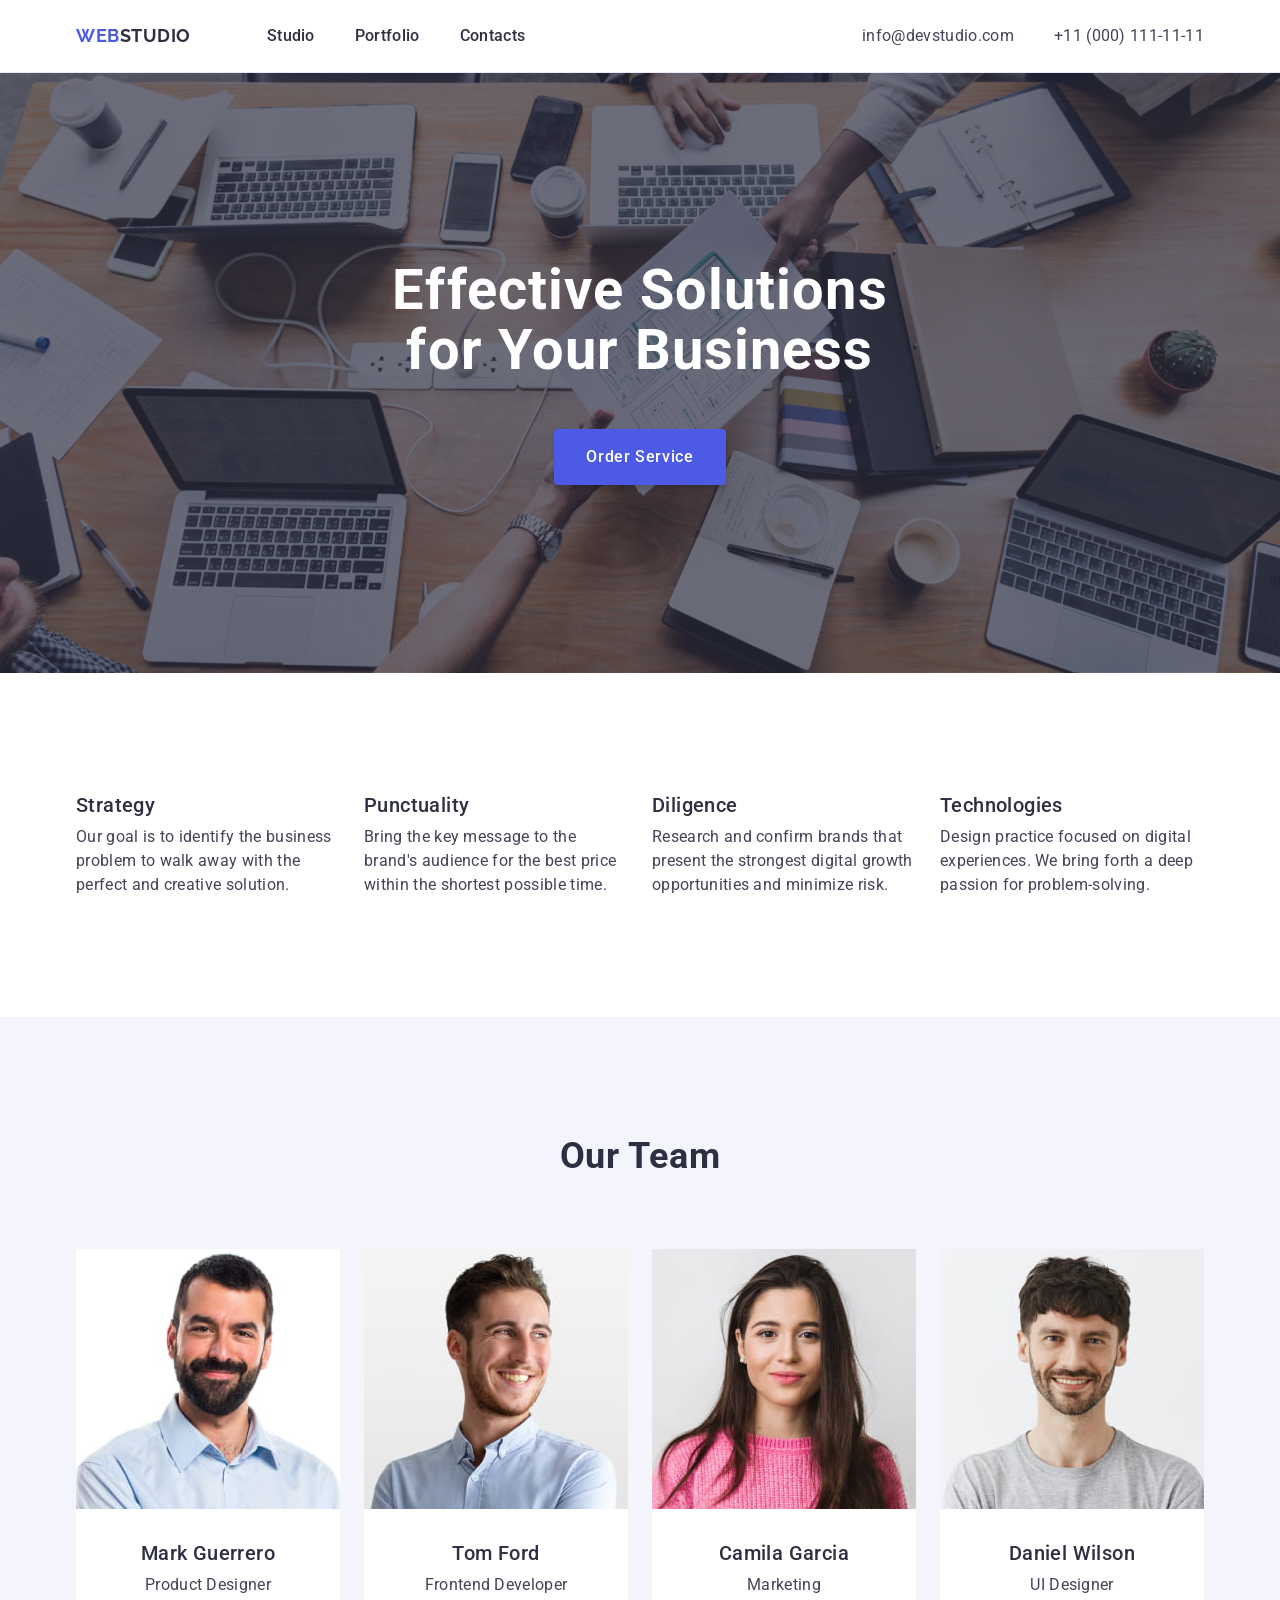
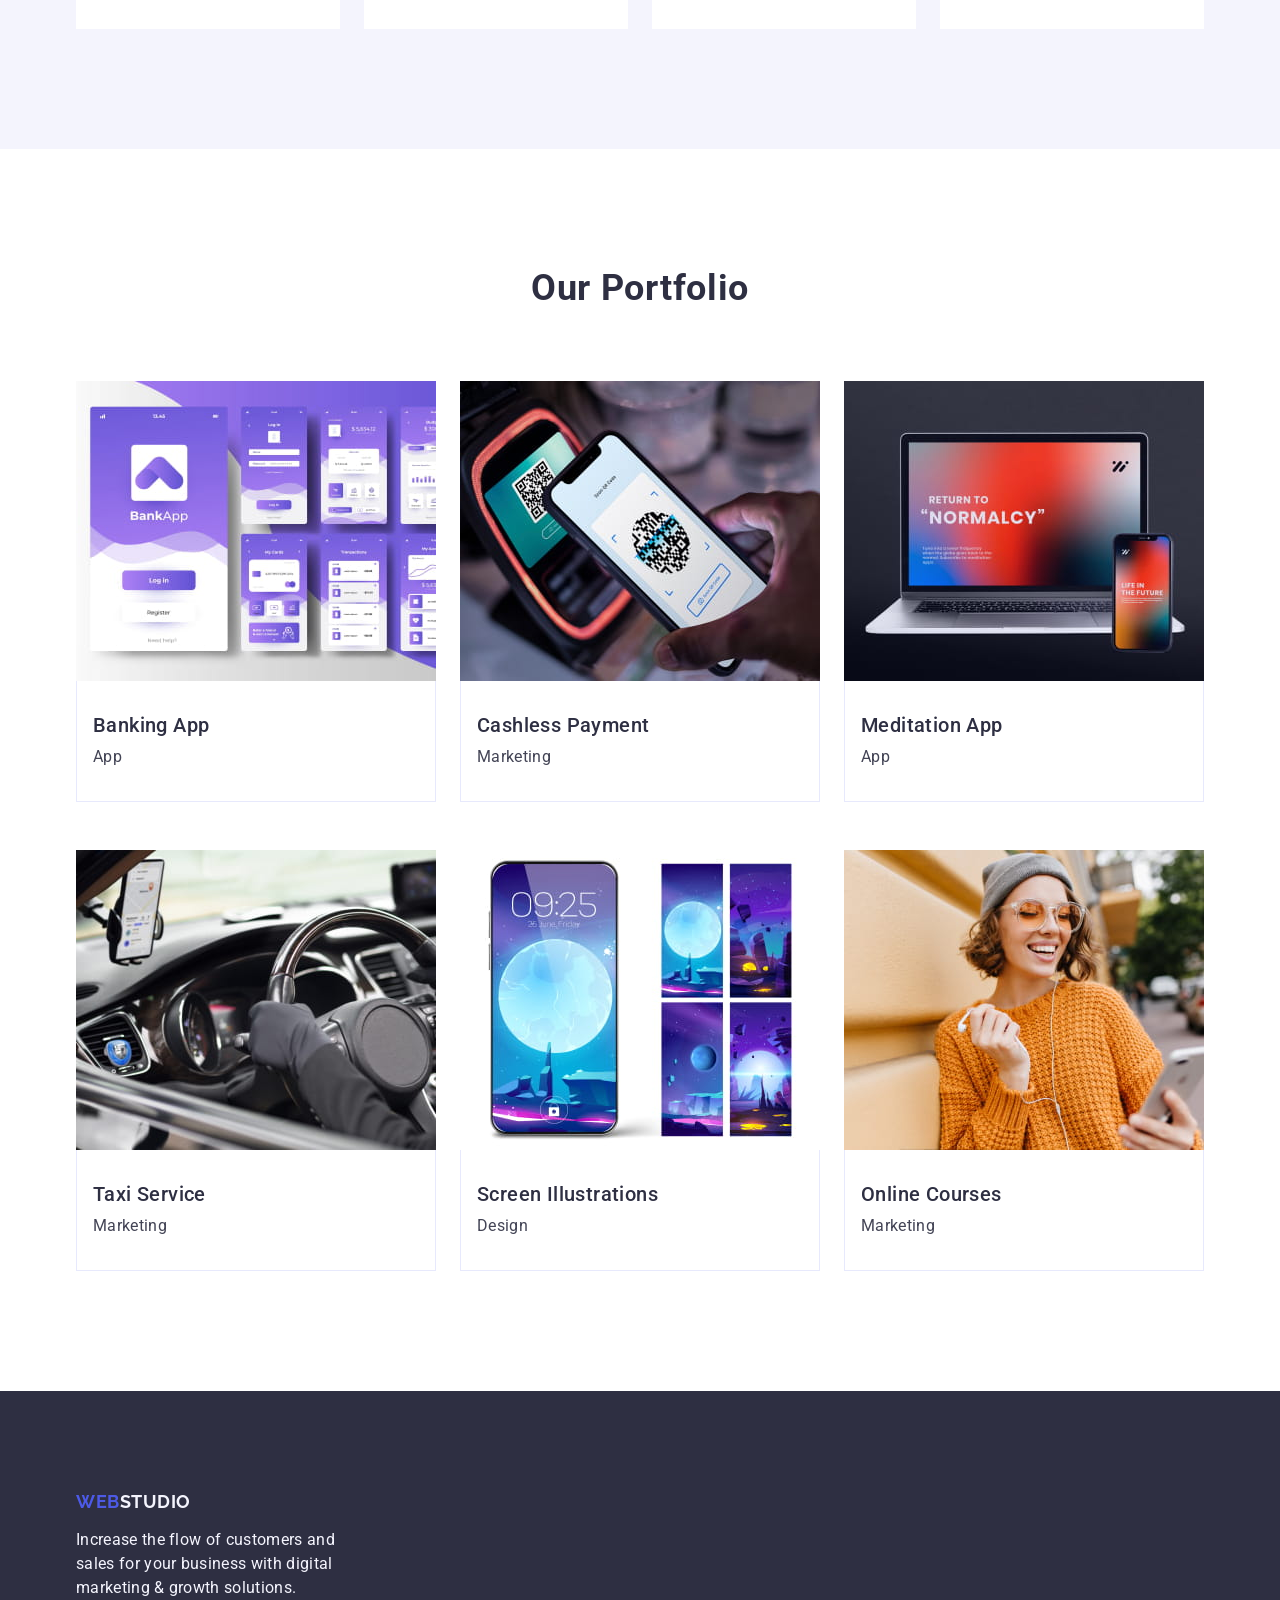
==== commit 52c0b155: "section hero is completed" ====
--- a/index.html
+++ b/index.html
@@ -59,7 +59,7 @@
     <main>
       <!-- section -->
       <section class="hero">
-        <div class="container">
+        <div class="hero-container container">
           <h1 class="hero-title">Effective Solutions for Your Business</h1>
           <button class="button btn-primary" type="button">
             Order Service
--- a/css/styles.css
+++ b/css/styles.css
@@ -1,4 +1,11 @@
 /* #region base */
+:root {
+    scroll-behavior: smooth;
+
+    /* Transitions */
+    --transition-default: 250ms cubic-bezier(0.4, 0, 0.2, 1);
+}
+
 h1,
 h2,
 h3,
@@ -155,6 +162,21 @@
 /* #region hero */
 .hero {
     background: #2e2f42;
+    max-width: 1440px;
+    margin: 0 auto;
+    padding: 0;
+    background-image: linear-gradient(rgba(46, 47, 66, 0.7),
+            rgba(46, 47, 66, 0.7)),
+        url("../images/hero-background.jpg");
+    background-size: cover;
+    background-repeat: no-repeat;
+    background-position: center;
+}
+
+.hero-container {
+    display: flex;
+    align-items: center;
+    flex-direction: column;
     padding: 188px 0;
 }
 
@@ -187,6 +209,9 @@
     color: #ffffff;
     background-color: #4d5ae5;
     border-radius: 4px;
+    box-shadow: 0 4px 4px 0 rgba(0, 0, 0, 0.15);
+    transition: var(--transition-default);
+    transition-property: background-color;
 }
 
 /* #endregion */
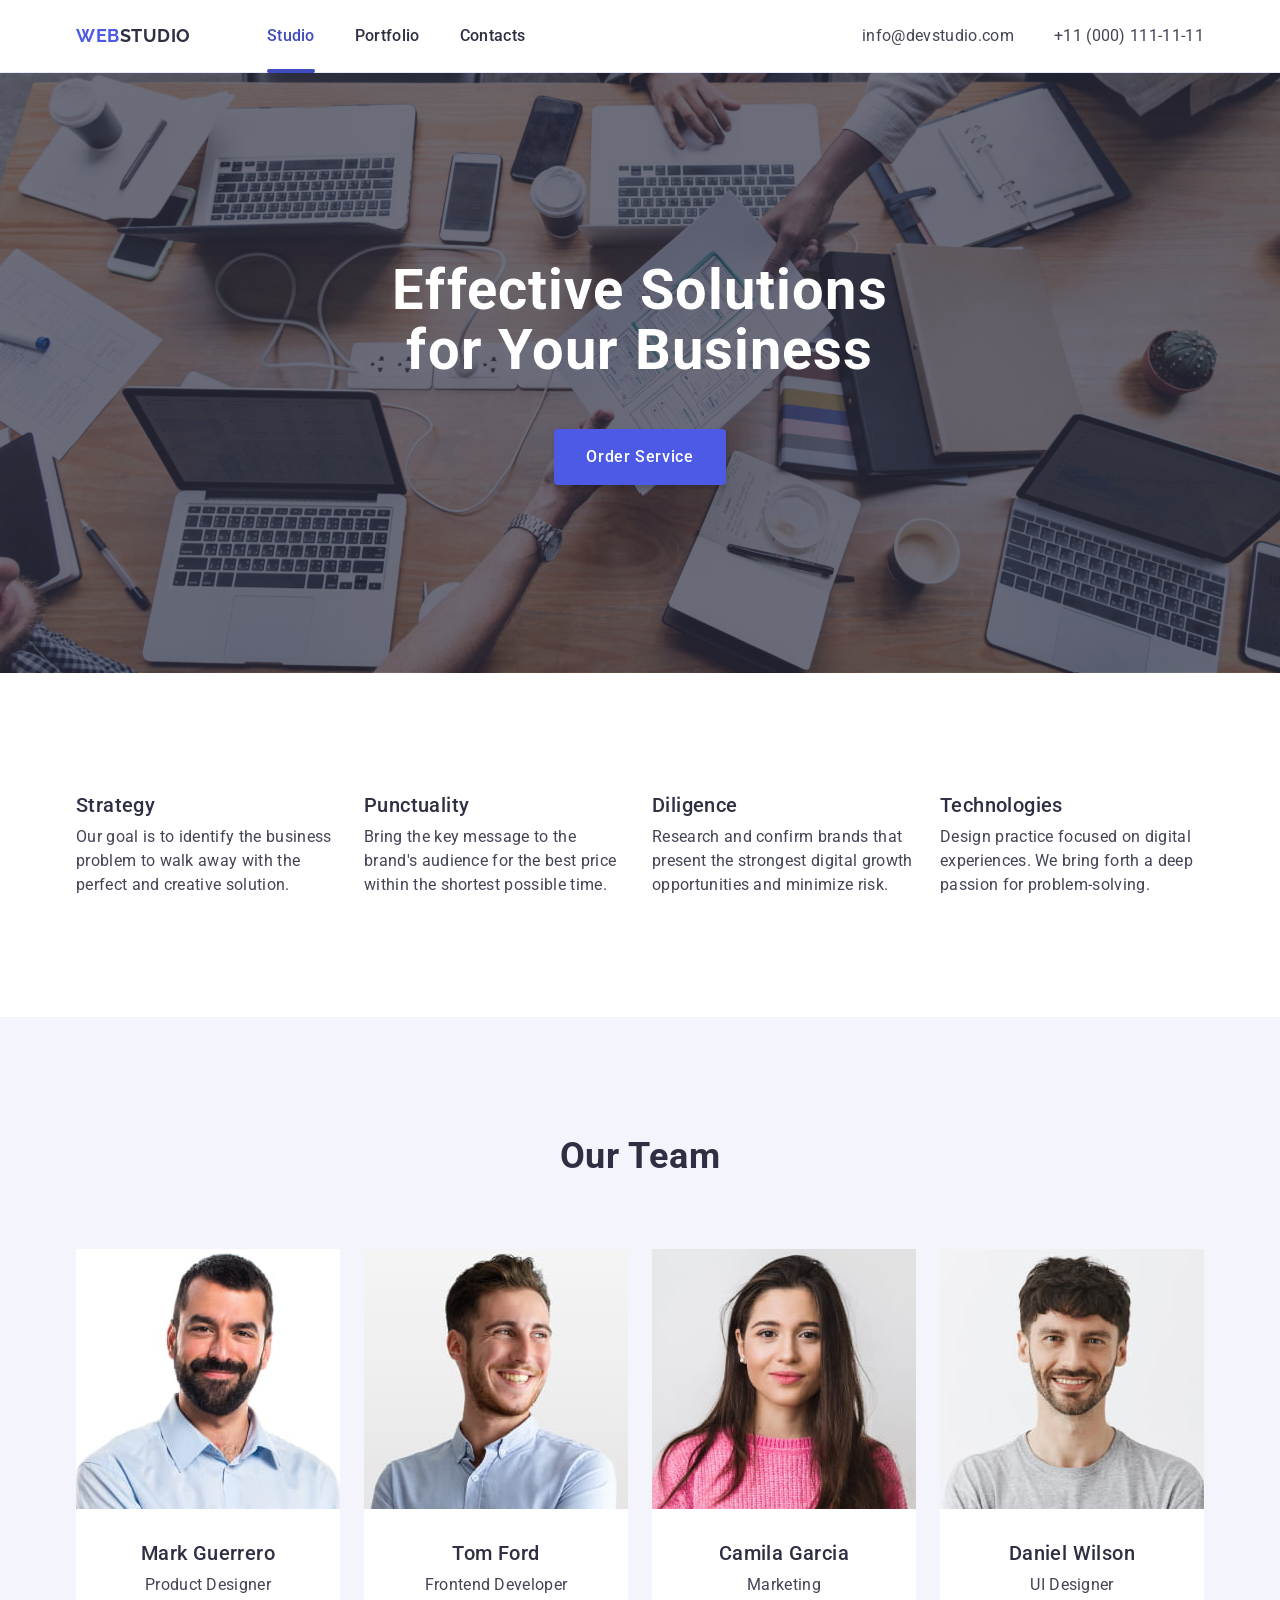
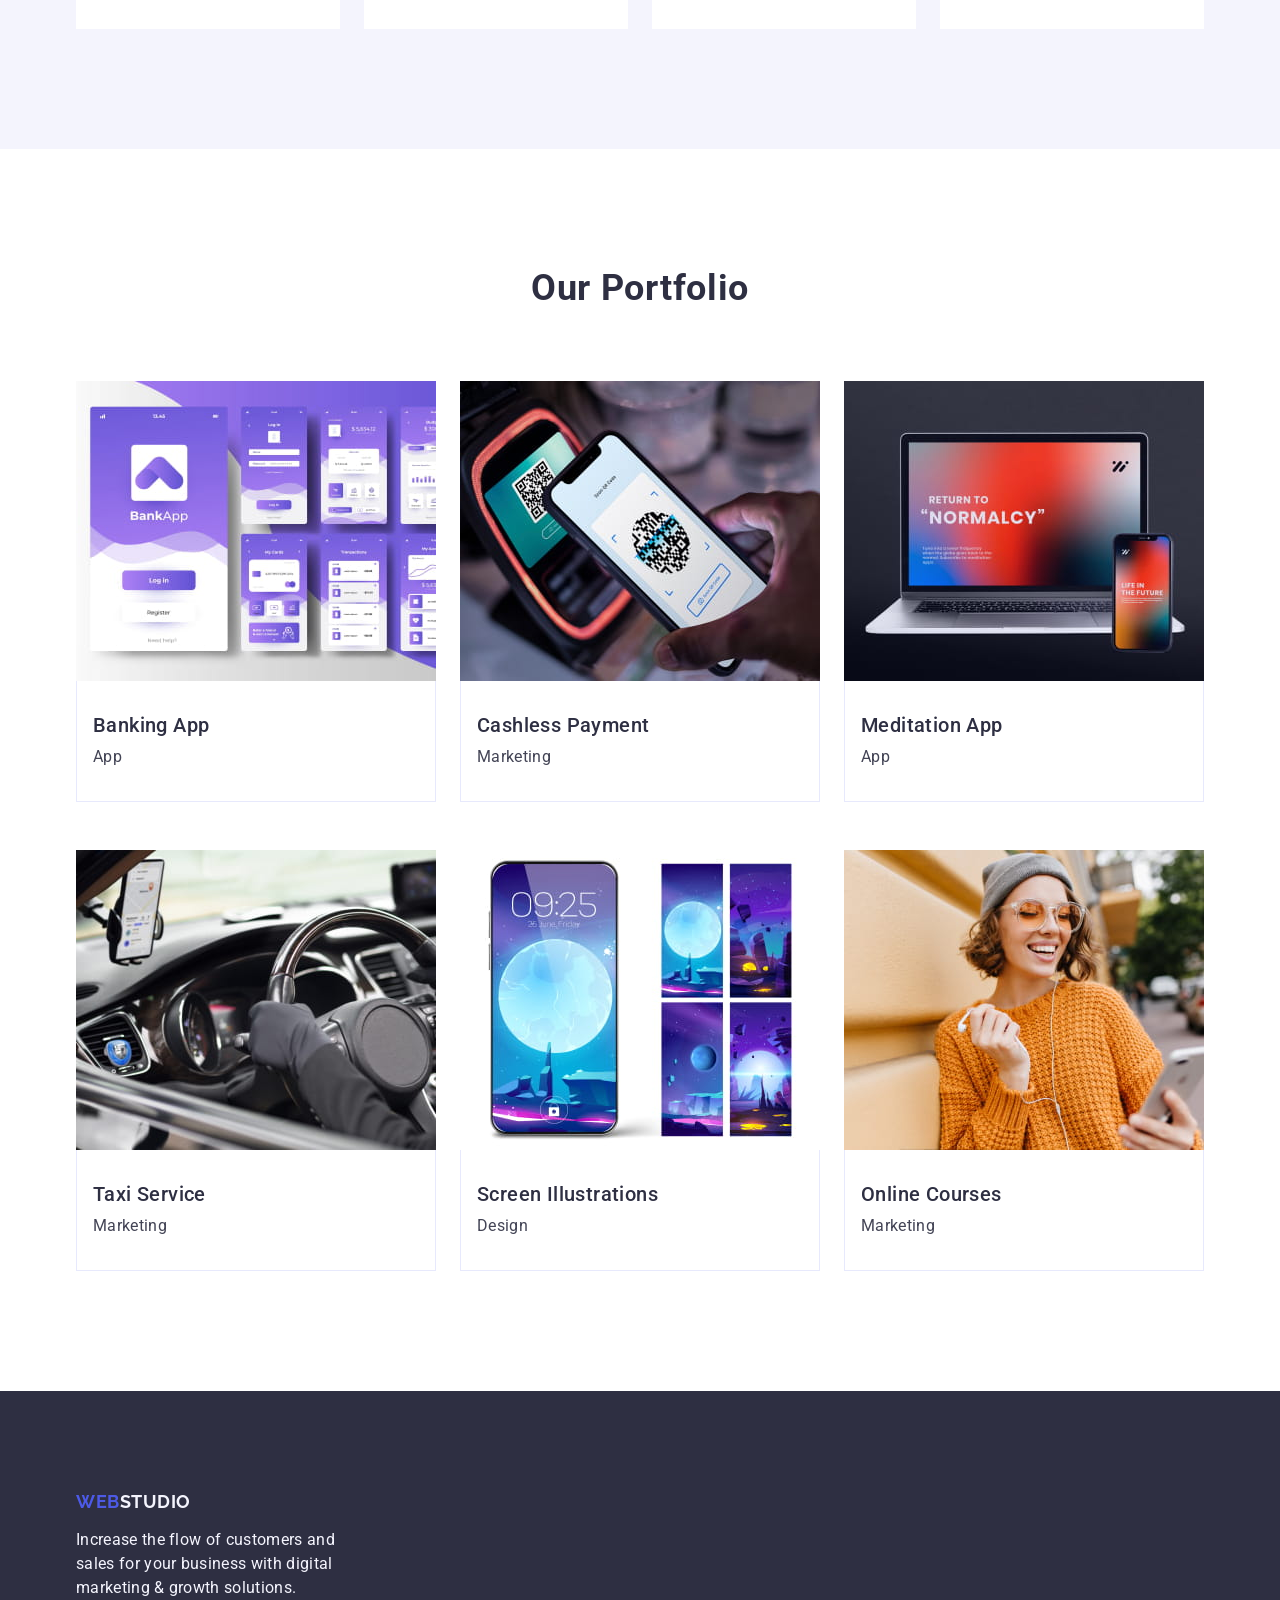
==== commit f15c09a2: "header is completed" ====
--- a/index.html
+++ b/index.html
@@ -30,17 +30,17 @@
           >
           <ul class="nav-list">
             <li class="nav-item">
-              <a class="nav-link" href="./index.html">Studio</a>
+              <a class="nav-link active" href="#hero">Studio</a>
             </li>
             <li class="nav-item">
-              <a class="nav-link" href="">Portfolio</a>
+              <a class="nav-link" href="#portfolio">Portfolio</a>
             </li>
             <li class="nav-item">
-              <a class="nav-link" href="">Contacts</a>
+              <a class="nav-link" href="#contacts">Contacts</a>
             </li>
           </ul>
         </nav>
-        <address class="contacts">
+        <address class="contacts" id="contacts">
           <ul class="list">
             <li class="contacts-item">
               <a class="contacts-link" href="mailto:info@devstudio.com"
@@ -158,7 +158,7 @@
           </ul>
         </div>
       </section>
-      <section class="portfolio">
+      <section class="portfolio" id="portfolio">
         <div class="container">
           <h2 class="portfolio-header">Our Portfolio</h2>
           <ul class="portfolio-list">
--- a/css/styles.css
+++ b/css/styles.css
@@ -129,7 +129,24 @@
     color: #404bbf
 }
 
+.nav-link.active {
+    color: #404bbf;
+}
+
+.nav-link.active::after {
+    content: "";
+    position: absolute;
+    bottom: -1px;
+    left: 0;
+    width: 100%;
+    height: 4px;
+    border-radius: 2px;
+    background-color: #404bbf;
+}
+
 .nav-link {
+    display: inline-block;
+    position: relative;
     font-weight: 500;
     font-size: 16px;
     line-height: 1.5;
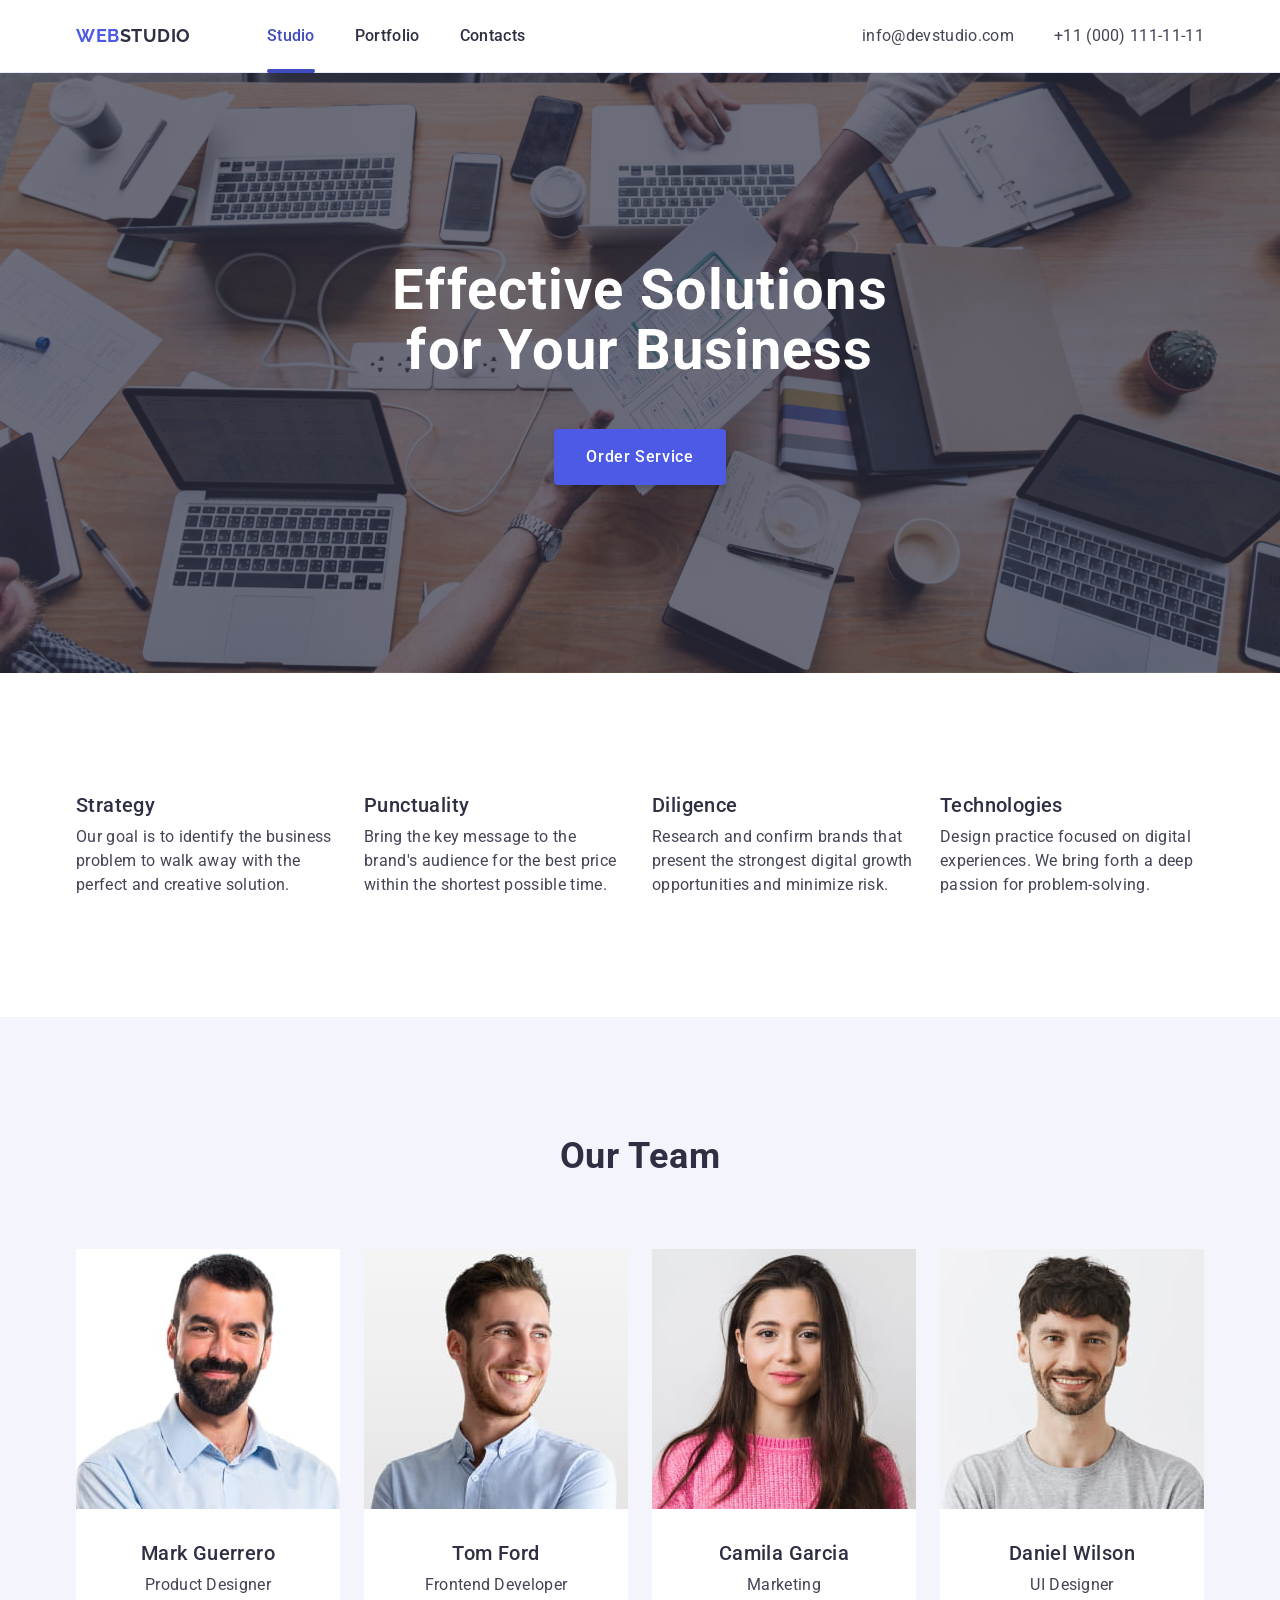
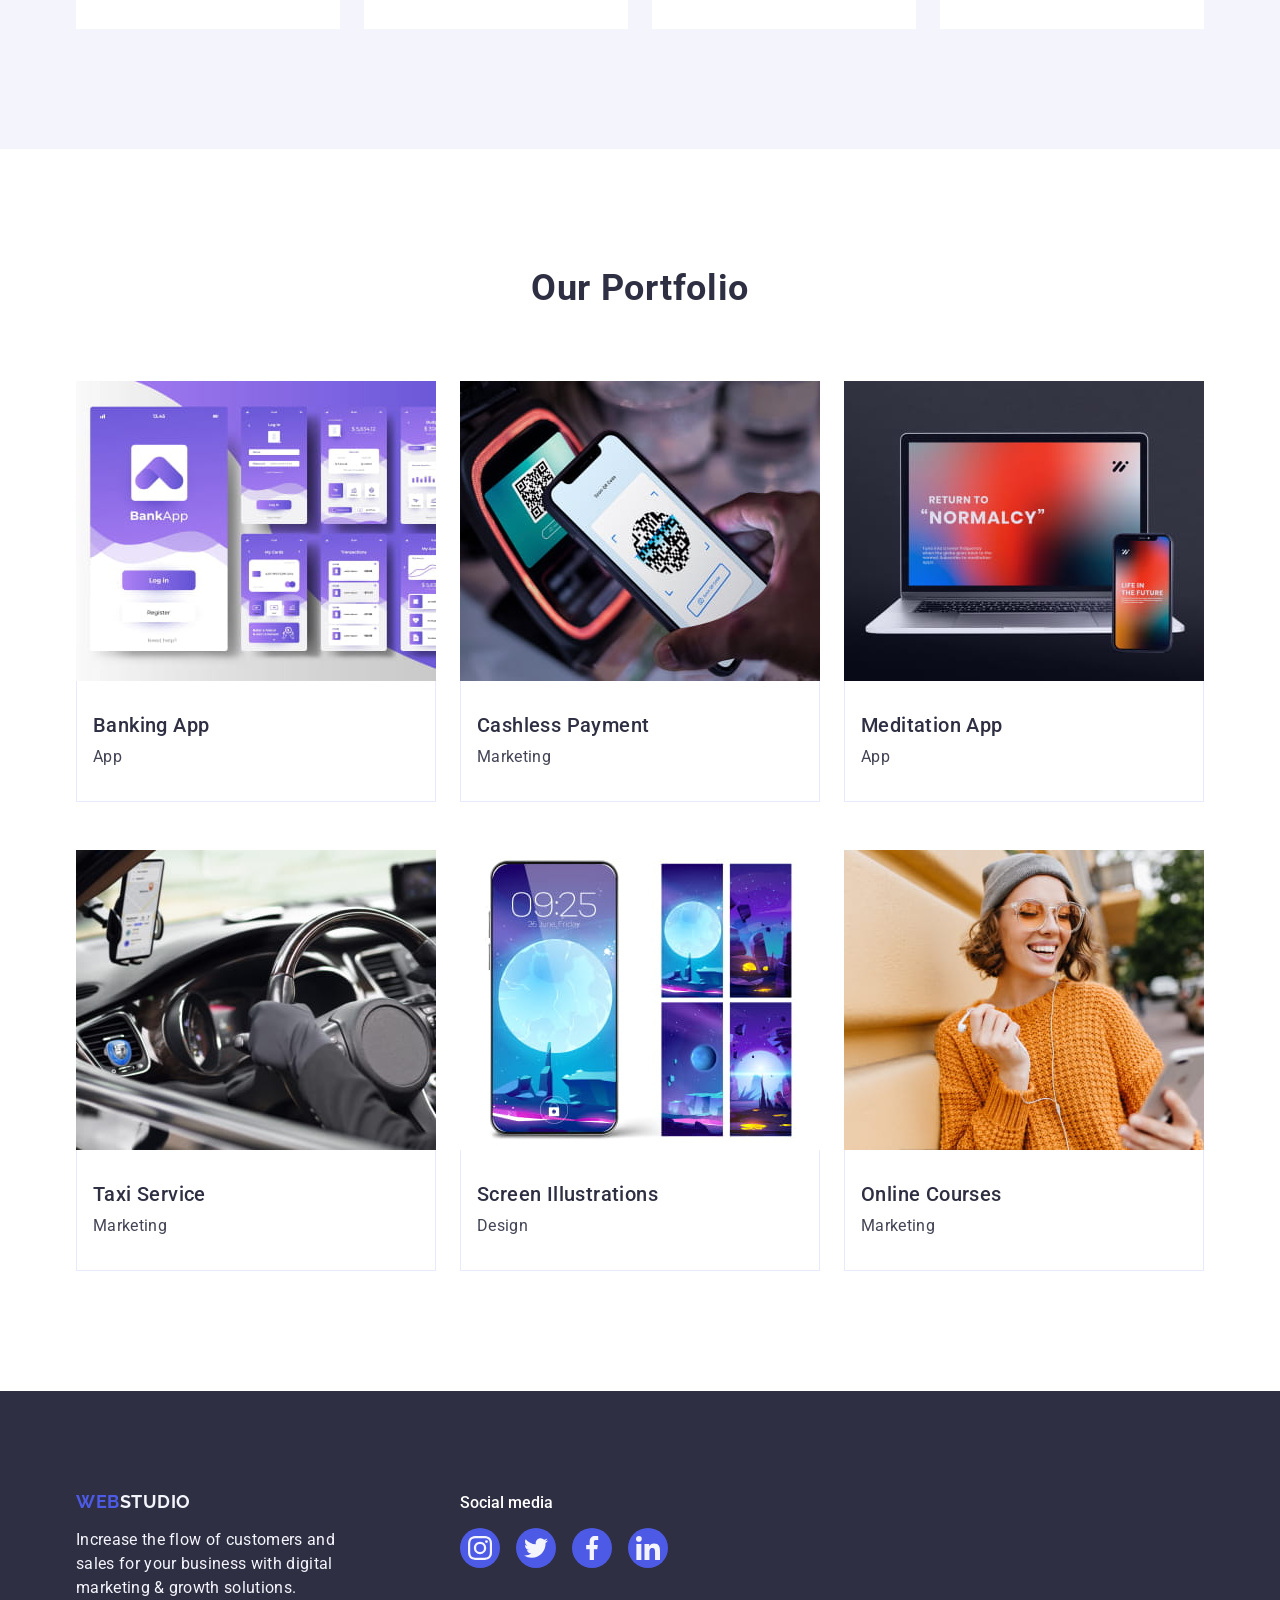
==== commit d8d10593: "footer is completed" ====
--- a/index.html
+++ b/index.html
@@ -163,72 +163,114 @@
           <h2 class="portfolio-header">Our Portfolio</h2>
           <ul class="portfolio-list">
             <li class="portfolio-item">
-              <img
-                src="./images/banking_app.jpg"
-                alt="Banking App"
-                width="360"
-                height="300"
-              />
+              <div class="portfolio-thumb">
+                <img
+                  src="./images/banking_app.jpg"
+                  alt="Banking App"
+                  width="360"
+                  height="300"
+                />
+                <p class="portfolio-overlay">
+                  14 Stylish and User-Friendly App Design Concepts · Task
+                  Manager App · Calorie Tracker App · Exotic Fruit Ecommerce App
+                  · Cloud Storage App
+                </p>
+              </div>
               <div class="portfolio-info">
                 <h3 class="portfolio-title">Banking App</h3>
                 <p class="portfolio-text">App</p>
               </div>
             </li>
             <li class="portfolio-item">
-              <img
-                src="./images/cashless_payment.jpg"
-                alt="Cashless Payment"
-                width="360"
-                height="300"
-              />
+              <div class="portfolio-thumb">
+                <img
+                  src="./images/cashless_payment.jpg"
+                  alt="Cashless Payment"
+                  width="360"
+                  height="300"
+                />
+                <p class="portfolio-overlay">
+                  14 Stylish and User-Friendly App Design Concepts · Task
+                  Manager App · Calorie Tracker App · Exotic Fruit Ecommerce App
+                  · Cloud Storage App
+                </p>
+              </div>
               <div class="portfolio-info">
                 <h3 class="portfolio-title">Cashless Payment</h3>
                 <p class="portfolio-text">Marketing</p>
               </div>
             </li>
             <li class="portfolio-item">
-              <img
-                src="./images/meditation_app.jpg"
-                alt="Meditation App"
-                width="360"
-                height="300"
-              />
+              <div class="portfolio-thumb">
+                <img
+                  src="./images/meditation_app.jpg"
+                  alt="Meditation App"
+                  width="360"
+                  height="300"
+                />
+                <p class="portfolio-overlay">
+                  14 Stylish and User-Friendly App Design Concepts · Task
+                  Manager App · Calorie Tracker App · Exotic Fruit Ecommerce App
+                  · Cloud Storage App
+                </p>
+              </div>
               <div class="portfolio-info">
                 <h3 class="portfolio-title">Meditation App</h3>
                 <p class="portfolio-text">App</p>
               </div>
             </li>
             <li class="portfolio-item">
-              <img
-                src="./images/taxi_service.jpg"
-                alt="Taxi Service"
-                width="360"
-                height="300"
-              />
+              <div class="portfolio-thumb">
+                <img
+                  src="./images/taxi_service.jpg"
+                  alt="Taxi Service"
+                  width="360"
+                  height="300"
+                />
+                <p class="portfolio-overlay">
+                  14 Stylish and User-Friendly App Design Concepts · Task
+                  Manager App · Calorie Tracker App · Exotic Fruit Ecommerce App
+                  · Cloud Storage App
+                </p>
+              </div>
               <div class="portfolio-info">
                 <h3 class="portfolio-title">Taxi Service</h3>
                 <p class="portfolio-text">Marketing</p>
               </div>
             </li>
             <li class="portfolio-item">
-              <img
-                src="./images/screen_illustrations.jpg"
-                alt="Screen Illustrations"
-                width="360"
-                height="300"
-              />
+              <div class="portfolio-thumb">
+                <img
+                  src="./images/screen_illustrations.jpg"
+                  alt="Screen Illustrations"
+                  width="360"
+                  height="300"
+                />
+                <p class="portfolio-overlay">
+                  14 Stylish and User-Friendly App Design Concepts · Task
+                  Manager App · Calorie Tracker App · Exotic Fruit Ecommerce App
+                  · Cloud Storage App
+                </p>
+              </div>
               <div class="portfolio-info">
                 <h3 class="portfolio-title">Screen Illustrations</h3>
                 <p class="portfolio-text">Design</p>
               </div>
             </li>
             <li class="portfolio-item">
-              <img
-                src="./images/online_courses.jpg"
-                alt="Online Courses"
-                width="360"
-                height="300"
-              />
+              <div class="portfolio-thumb">
+                <img
+                  src="./images/online_courses.jpg"
+                  alt="Online Courses"
+                  width="360"
+                  height="300"
+                />
+                <p class="portfolio-overlay">
+                  14 Stylish and User-Friendly App Design Concepts · Task
+                  Manager App · Calorie Tracker App · Exotic Fruit Ecommerce App
+                  · Cloud Storage App
+                </p>
+              </div>
               <div class="portfolio-info">
                 <h3 class="portfolio-title">Online Courses</h3>
                 <p class="portfolio-text">Marketing</p>
@@ -240,14 +282,70 @@
     </main>
     <!-- footer -->
     <footer class="footer">
-      <div class="container">
-        <a href="./index.html" class="footer-logo-dark"
-          >Web<span class="footer-logo-light">Studio</span></a
-        >
-        <p class="footer-text">
-          Increase the flow of customers and sales for your business with
-          digital marketing & growth solutions.
-        </p>
+      <div class="footer-container container">
+        <div class="footer-logo">
+          <a href="./index.html" class="footer-logo-dark"
+            >Web<span class="footer-logo-light">Studio</span></a
+          >
+          <p class="footer-text">
+            Increase the flow of customers and sales for your business with
+            digital marketing & growth solutions.
+          </p>
+        </div>
+        <!--footer social media-->
+        <div class="footer-social-media">
+          <p class="social-media-text">Social media</p>
+          <ul class="social-media-list">
+            <li class="social-media-item">
+              <a
+                class="social-link"
+                href="https://instagram.com"
+                rel="noopener noreferrer"
+                target="_blank"
+              >
+                <svg class="social-icon" fill="#f4f4fd" width="24" height="24">
+                  <use href="./images/icons.svg#icon-instagram"></use>
+                </svg>
+              </a>
+            </li>
+            <li class="social-media-item">
+              <a
+                class="social-link"
+                href="https://twitter.com"
+                rel="noopener noreferrer"
+                target="_blank"
+              >
+                <svg class="social-icon" fill="#f4f4fd" width="24" height="24">
+                  <use href="./images/icons.svg#icon-twitter"></use>
+                </svg>
+              </a>
+            </li>
+            <li class="social-media-item">
+              <a
+                class="social-link"
+                href="https://facebook.com"
+                rel="noopener noreferrer"
+                target="_blank"
+              >
+                <svg class="social-icon" fill="#f4f4fd" width="24" height="24">
+                  <use href="./images/icons.svg#icon-facebook"></use>
+                </svg>
+              </a>
+            </li>
+            <li class="social-media-item">
+              <a
+                class="social-link"
+                href="https://linkedin.com"
+                rel="noopener noreferrer"
+                target="_blank"
+              >
+                <svg class="social-icon" fill="#f4f4fd" width="24" height="24">
+                  <use href="./images/icons.svg#icon-linkedin"></use>
+                </svg>
+              </a>
+            </li>
+          </ul>
+        </div>
       </div>
     </footer>
   </body>
--- a/css/styles.css
+++ b/css/styles.css
@@ -348,7 +348,6 @@
     flex-direction: column;
     border: 1px solid #E7E9FC;
     border-top: none;
-    background: #FFF;
 }
 
 .portfolio-title {
@@ -364,6 +363,42 @@
     line-height: 1.5;
     letter-spacing: 0.02em;
     color: #434455;
+}
+
+.portfolio-thumb {
+    position: relative;
+    overflow: hidden;
+}
+
+.portfolio-item {
+    transition: var(--medium-trns);
+    transition-property: box-shadow;
+}
+
+.portfolio-item:hover,
+.portfolio-item:focus {
+    box-shadow: 0 2px 1px 0 rgba(46, 47, 66, 0.08),
+        0 1px 1px 0 rgba(46, 47, 66, 0.16), 0 1px 6px 0 rgba(46, 47, 66, 0.08);
+}
+
+.portfolio-item:hover .portfolio-overlay {
+    transform: translateY(0);
+}
+
+.portfolio-overlay {
+    transform: translateY(100%);
+    transition: var(--transition-default);
+    transition-property: transform;
+    position: absolute;
+    top: 0;
+    left: 0;
+    width: 100%;
+    height: 100%;
+    display: flex;
+    padding: 40px 32px;
+    background-color: #4d5ae5;
+    color: #F4F4FD;
+    font-weight: 400;
 }
 
 /* #endregion */
@@ -372,6 +407,48 @@
 .footer {
     background: #2e2f42;
     padding: 100px 0;
+}
+
+.footer-container {
+    display: flex;
+    align-items: baseline;
+}
+
+.footer-logo {
+    margin-right: 120px;
+}
+
+.social-media-list {
+    display: flex;
+    gap: 16px;
+}
+
+.social-media-text {
+    color: #FFFFFF;
+    font-weight: 500;
+    margin-bottom: 16px;
+}
+
+.social-media-item {
+    width: 40px;
+    height: 40px;
+}
+
+.social-link {
+    width: 100%;
+    height: 100%;
+    display: flex;
+    align-items: center;
+    justify-content: center;
+    background-color: #4d5ae5;
+    border-radius: 50%;
+    transition: var(--transition-default);
+    transition-property: background-color;
+}
+
+.social-link:hover,
+.social-link:focus {
+    background-color: #31d0aa;
 }
 
 .footer-logo-dark {
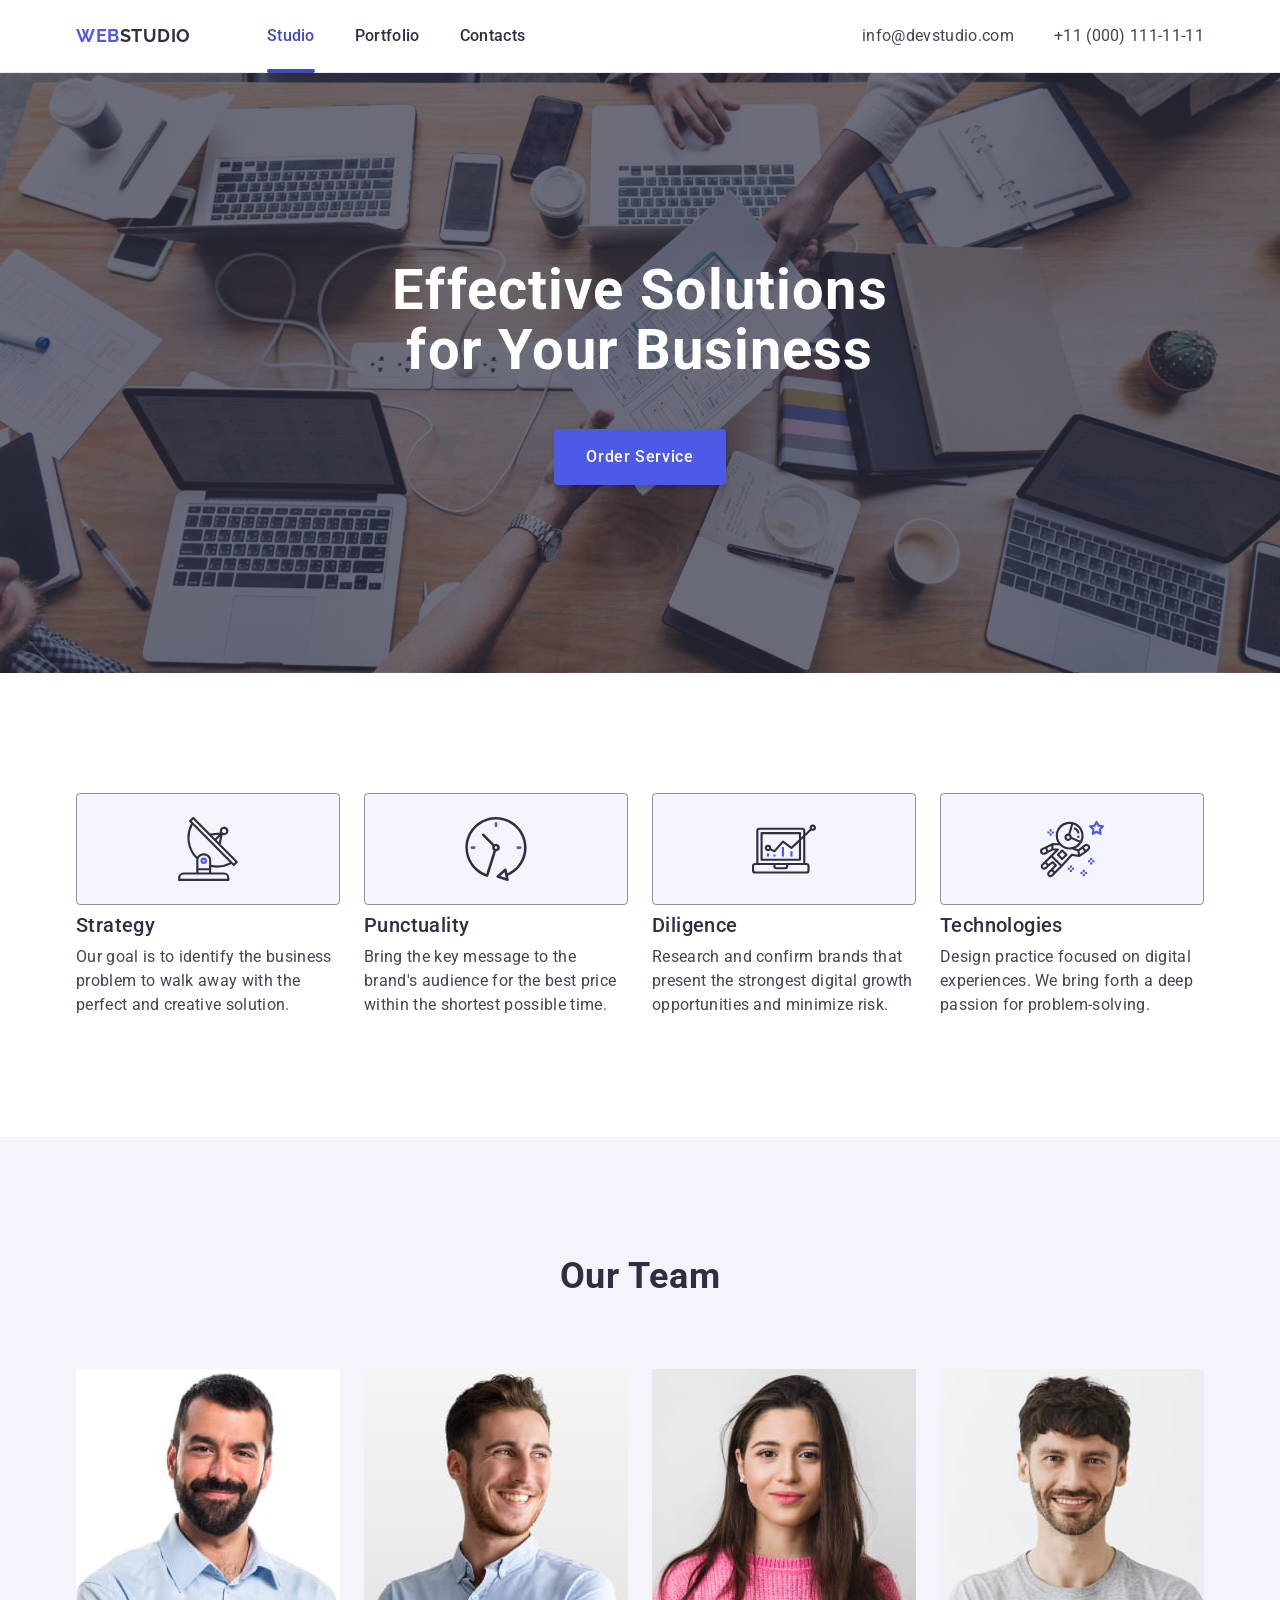
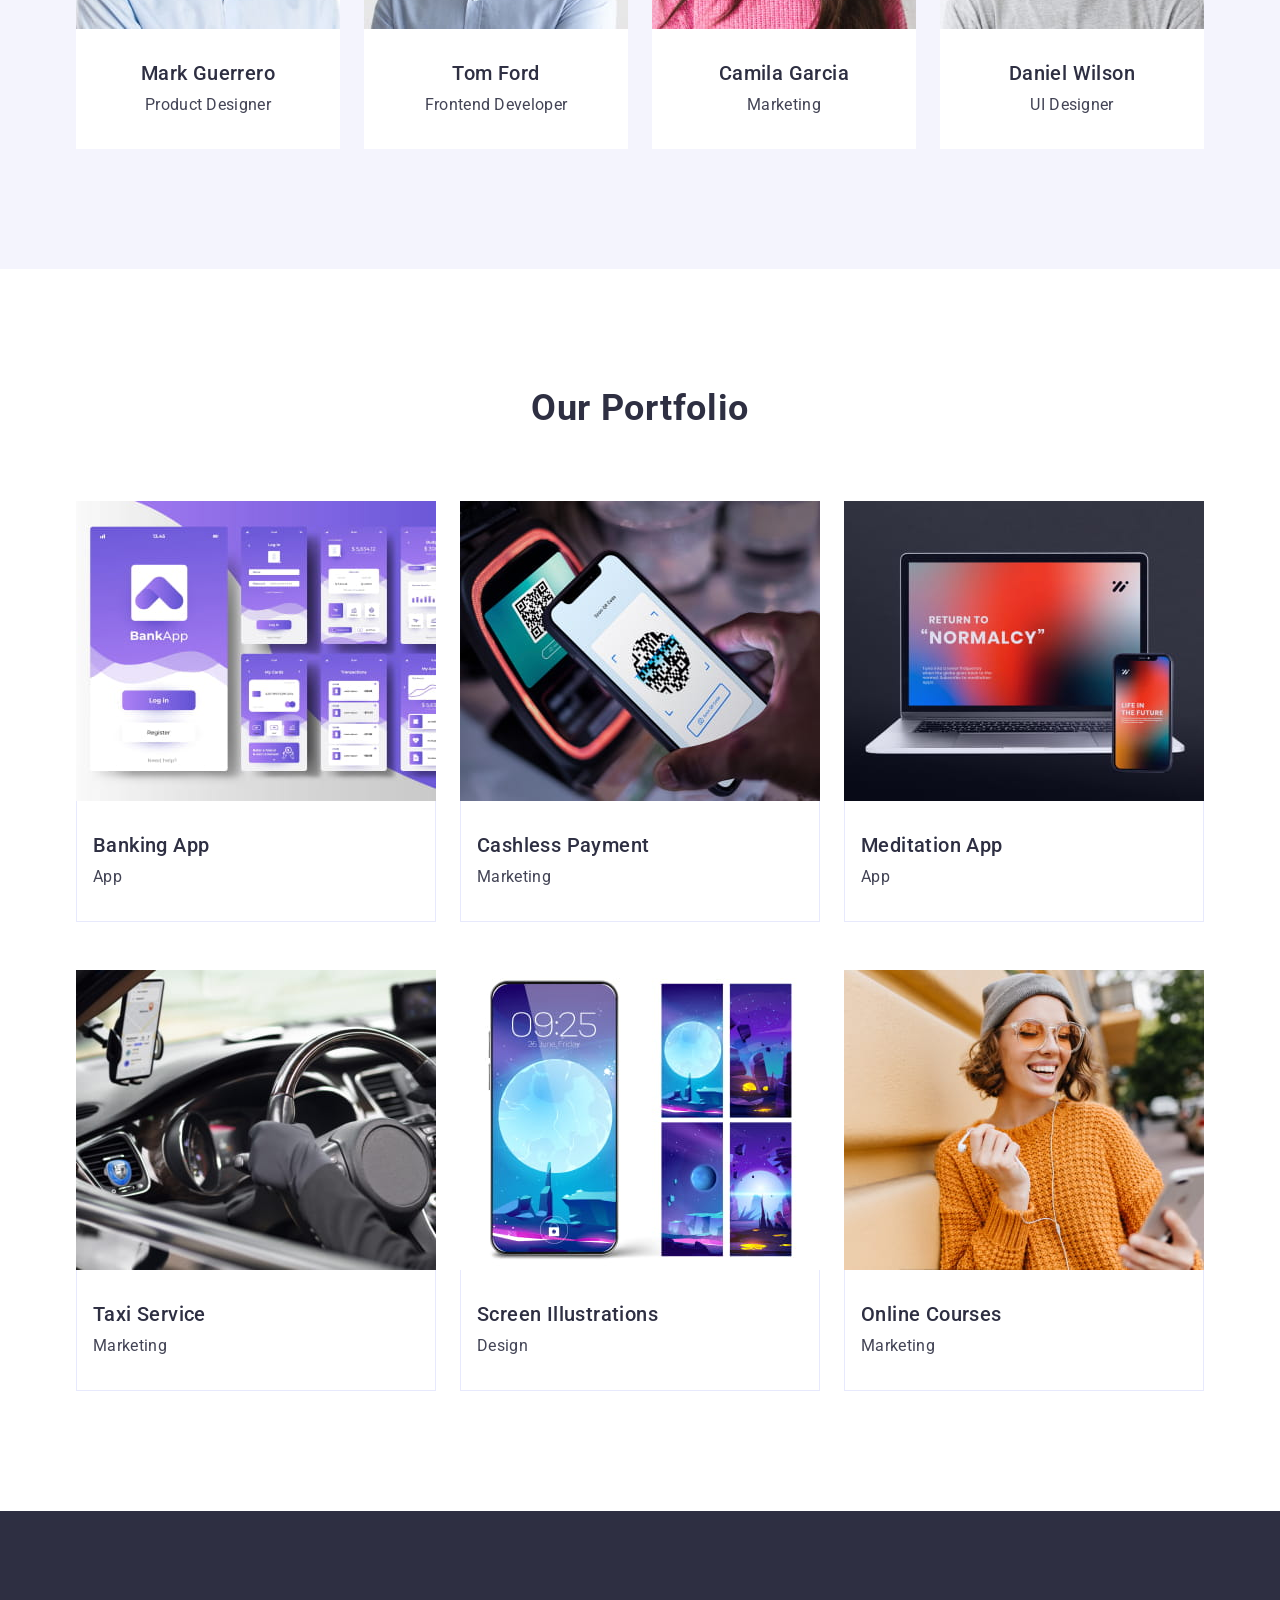
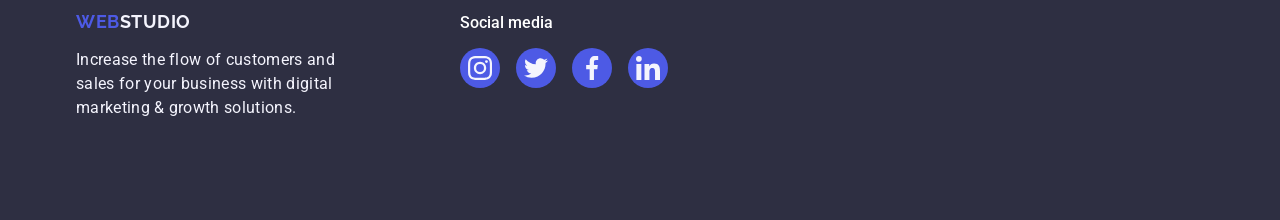
==== commit cf30cd51: "section advantages is completed" ====
--- a/index.html
+++ b/index.html
@@ -72,6 +72,11 @@
           <h2 class="visually-hidden">Advantages</h2>
           <ul class="advantages-list">
             <li class="advantages-item">
+              <div class="advantages-wrapper">
+                <svg class="advantages-icon" width="64" height="64">
+                  <use href="./images/icons.svg#icon-antenna"></use>
+                </svg>
+              </div>
               <h3 class="advantages-title">Strategy</h3>
               <p class="advantages-text">
                 Our goal is to identify the business problem to walk away with
@@ -79,6 +84,11 @@
               </p>
             </li>
             <li class="advantages-item">
+              <div class="advantages-wrapper">
+                <svg class="advantages-icon" width="64" height="64">
+                  <use href="./images/icons.svg#icon-clock"></use>
+                </svg>
+              </div>
               <h3 class="advantages-title">Punctuality</h3>
               <p class="advantages-text">
                 Bring the key message to the brand's audience for the best price
@@ -86,6 +96,11 @@
               </p>
             </li>
             <li class="advantages-item">
+              <div class="advantages-wrapper">
+                <svg class="advantages-icon" width="64" height="64">
+                  <use href="./images/icons.svg#icon-diagram"></use>
+                </svg>
+              </div>
               <h3 class="advantages-title">Diligence</h3>
               <p class="advantages-text">
                 Research and confirm brands that present the strongest digital
@@ -93,6 +108,11 @@
               </p>
             </li>
             <li class="advantages-item">
+              <div class="advantages-wrapper">
+                <svg class="advantages-icon" width="64" height="64">
+                  <use href="./images/icons.svg#icon-astronaut"></use>
+                </svg>
+              </div>
               <h3 class="advantages-title">Technologies</h3>
               <p class="advantages-text">
                 Design practice focused on digital experiences. We bring forth a
--- a/css/styles.css
+++ b/css/styles.css
@@ -234,6 +234,18 @@
 /* #endregion */
 
 /* #region advantages */
+.advantages-wrapper {
+    display: flex;
+    width: 100%;
+    height: 112px;
+    align-items: center;
+    justify-content: center;
+    border-radius: 4px;
+    background-color: #f4f4fd;
+    border: 1px solid #8e8f99;
+    margin-bottom: 8px;
+}
+
 .advantages-list {
     display: flex;
     gap: 24px;
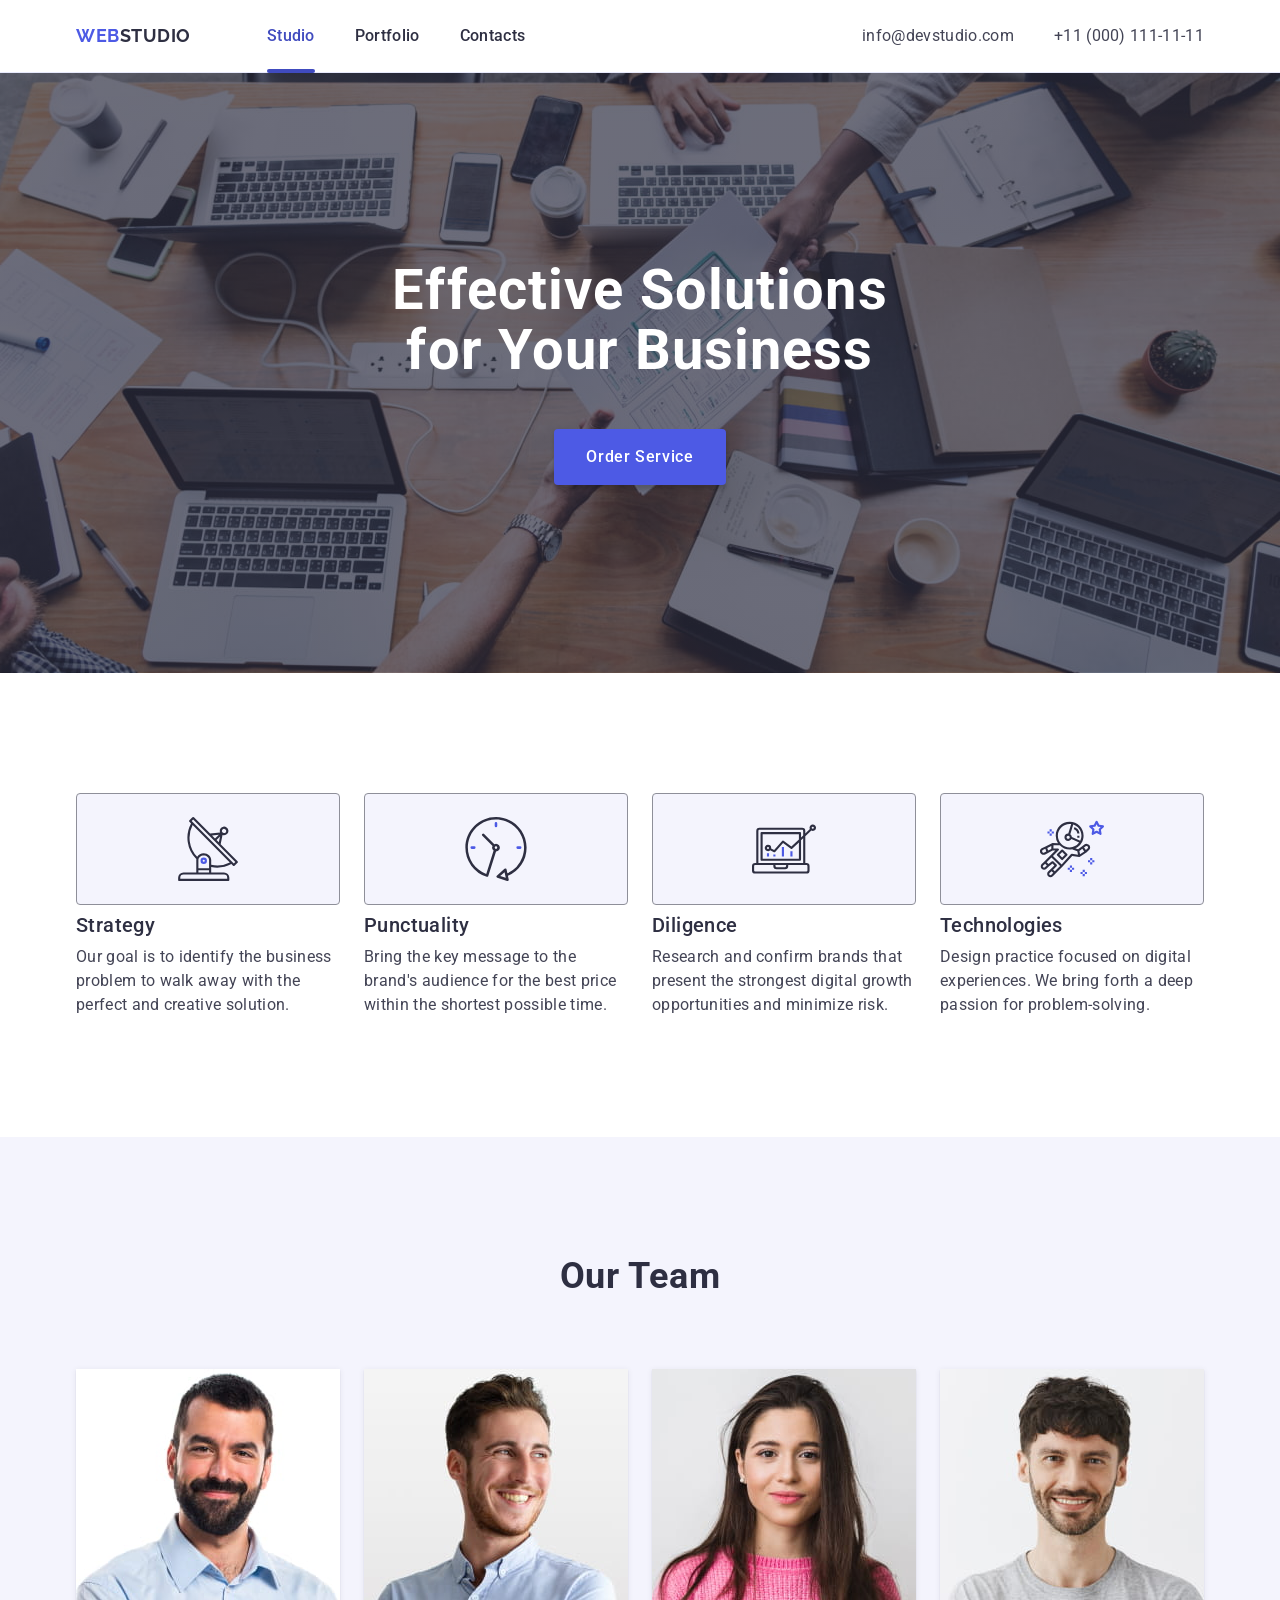
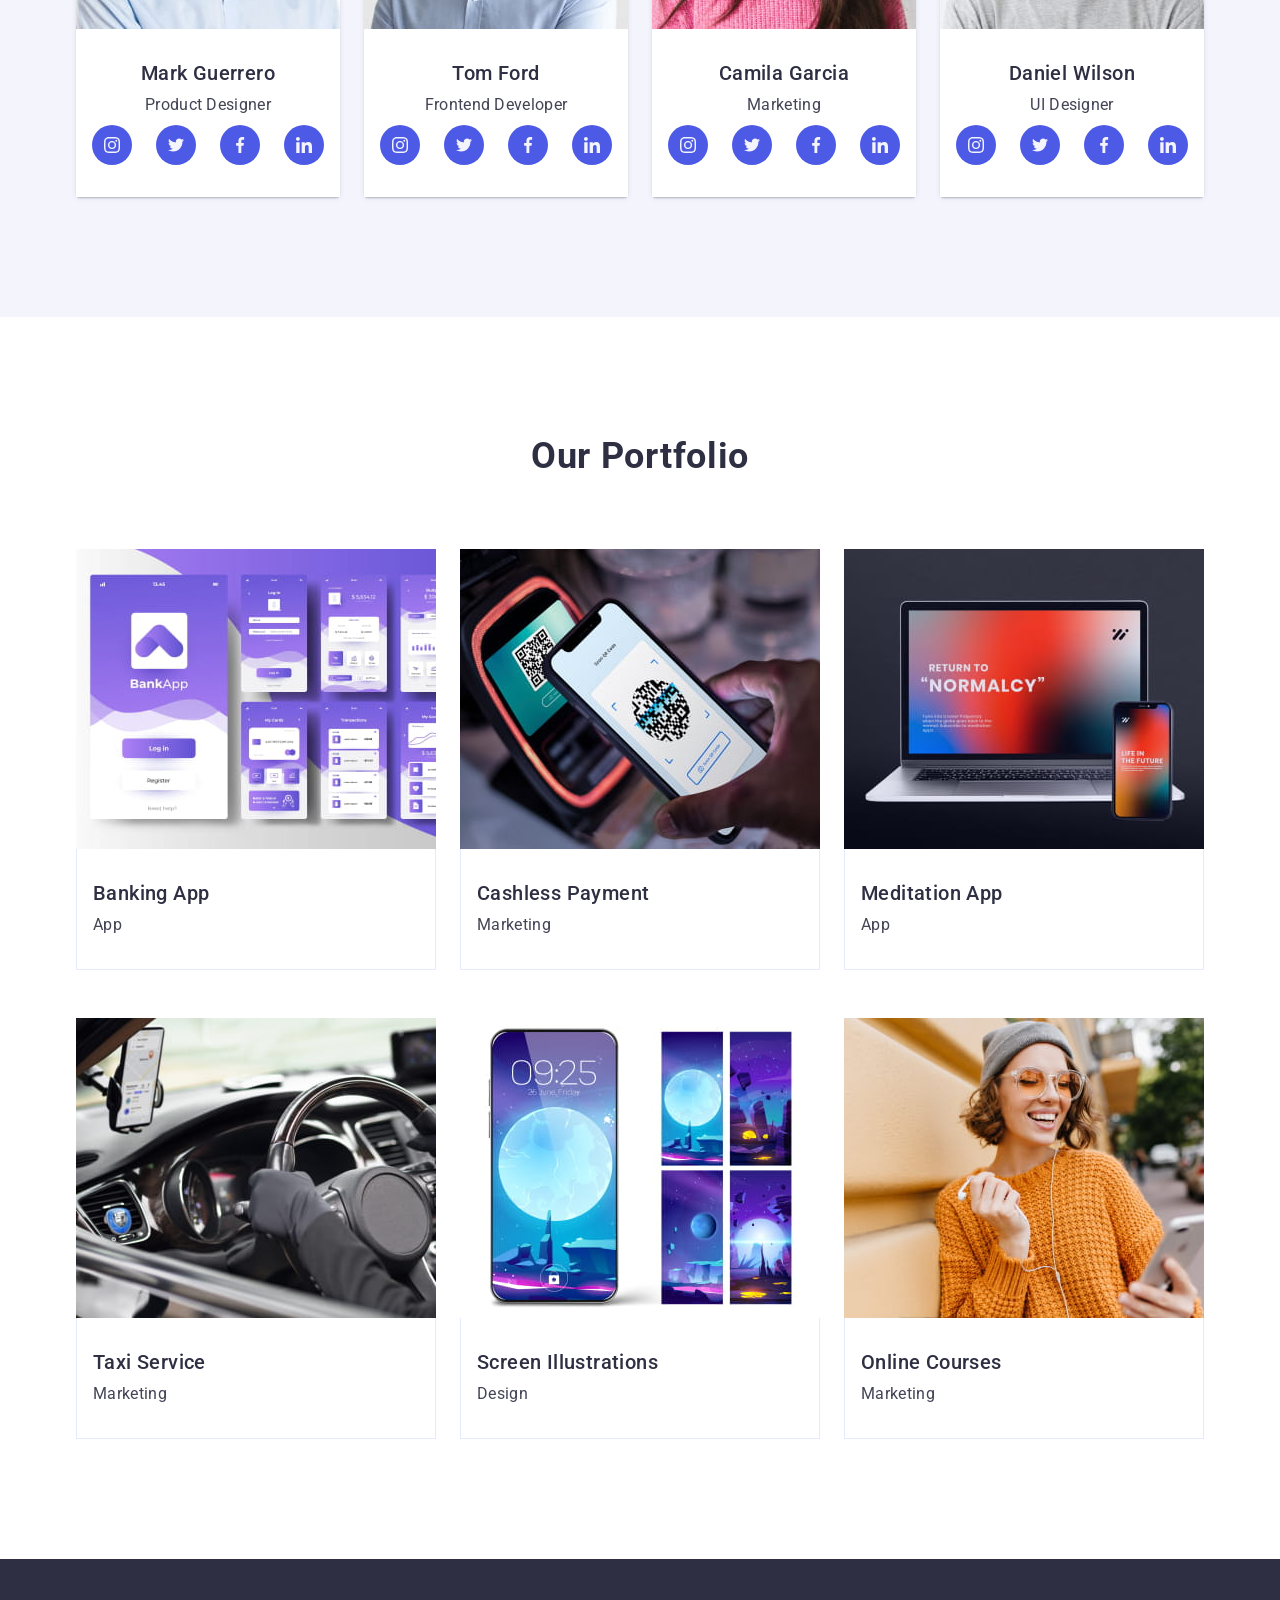
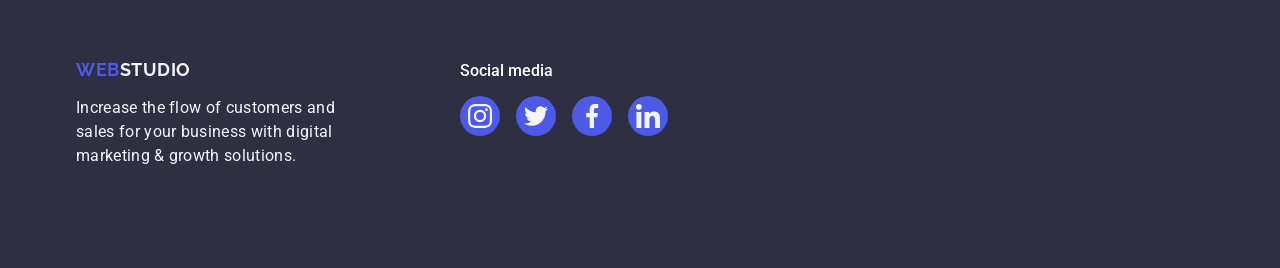
==== commit f9e7f077: "section team is completed" ====
--- a/index.html
+++ b/index.html
@@ -137,6 +137,76 @@
               <div class="team-info">
                 <h3 class="team-title">Mark Guerrero</h3>
                 <p class="team-text">Product Designer</p>
+                <ul class="team-social-list">
+                  <li class="team-social-item">
+                    <a
+                      class="team-social-link"
+                      href="https://instagram.com"
+                      rel="noopener noreferrer"
+                      target="_blank"
+                    >
+                      <svg
+                        class="team-social-icon"
+                        fill="#f4f4fd"
+                        width="16"
+                        height="16"
+                      >
+                        <use href="./images/icons.svg#icon-instagram"></use>
+                      </svg>
+                    </a>
+                  </li>
+                  <li class="team-social-item">
+                    <a
+                      class="team-social-link"
+                      href="https://twitter.com"
+                      rel="noopener noreferrer"
+                      target="_blank"
+                    >
+                      <svg
+                        class="team-social-icon"
+                        fill="#f4f4fd"
+                        width="16"
+                        height="16"
+                      >
+                        <use href="./images/icons.svg#icon-twitter"></use>
+                      </svg>
+                    </a>
+                  </li>
+                  <li class="team-social-item">
+                    <a
+                      class="team-social-link"
+                      href="https://facebook.com"
+                      rel="noopener noreferrer"
+                      target="_blank"
+                    >
+                      <svg
+                        class="team-social-icon"
+                        fill="#f4f4fd"
+                        width="16"
+                        height="16"
+                      >
+                        <use href="./images/icons.svg#icon-facebook"></use>
+                      </svg>
+                    </a>
+                  </li>
+                  <li class="team-social-item">
+                    <a
+                      class="team-social-link"
+                      href="https://linkedin.com"
+                      rel="noopener noreferrer"
+                      target="_blank"
+                    >
+                      <svg
+                        class="team-social-icon"
+                        fill="#f4f4fd"
+                        width="16"
+                        height="16"
+                      >
+                        <use href="./images/icons.svg#icon-linkedin"></use>
+                      </svg>
+                    </a>
+                  </li>
+                </ul>
               </div>
             </li>
             <li class="team-item">
@@ -149,6 +219,76 @@
               <div class="team-info">
                 <h3 class="team-title">Tom Ford</h3>
                 <p class="team-text">Frontend Developer</p>
+                <ul class="team-social-list">
+                  <li class="team-social-item">
+                    <a
+                      class="team-social-link"
+                      href="https://instagram.com"
+                      rel="noopener noreferrer"
+                      target="_blank"
+                    >
+                      <svg
+                        class="team-social-icon"
+                        fill="#f4f4fd"
+                        width="16"
+                        height="16"
+                      >
+                        <use href="./images/icons.svg#icon-instagram"></use>
+                      </svg>
+                    </a>
+                  </li>
+                  <li class="team-social-item">
+                    <a
+                      class="team-social-link"
+                      href="https://twitter.com"
+                      rel="noopener noreferrer"
+                      target="_blank"
+                    >
+                      <svg
+                        class="team-social-icon"
+                        fill="#f4f4fd"
+                        width="16"
+                        height="16"
+                      >
+                        <use href="./images/icons.svg#icon-twitter"></use>
+                      </svg>
+                    </a>
+                  </li>
+                  <li class="team-social-item">
+                    <a
+                      class="team-social-link"
+                      href="https://facebook.com"
+                      rel="noopener noreferrer"
+                      target="_blank"
+                    >
+                      <svg
+                        class="team-social-icon"
+                        fill="#f4f4fd"
+                        width="16"
+                        height="16"
+                      >
+                        <use href="./images/icons.svg#icon-facebook"></use>
+                      </svg>
+                    </a>
+                  </li>
+                  <li class="team-social-item">
+                    <a
+                      class="team-social-link"
+                      href="https://linkedin.com"
+                      rel="noopener noreferrer"
+                      target="_blank"
+                    >
+                      <svg
+                        class="team-social-icon"
+                        fill="#f4f4fd"
+                        width="16"
+                        height="16"
+                      >
+                        <use href="./images/icons.svg#icon-linkedin"></use>
+                      </svg>
+                    </a>
+                  </li>
+                </ul>
               </div>
             </li>
             <li class="team-item">
@@ -161,6 +301,76 @@
               <div class="team-info">
                 <h3 class="team-title">Camila Garcia</h3>
                 <p class="team-text">Marketing</p>
+                <ul class="team-social-list">
+                  <li class="team-social-item">
+                    <a
+                      class="team-social-link"
+                      href="https://instagram.com"
+                      rel="noopener noreferrer"
+                      target="_blank"
+                    >
+                      <svg
+                        class="team-social-icon"
+                        fill="#f4f4fd"
+                        width="16"
+                        height="16"
+                      >
+                        <use href="./images/icons.svg#icon-instagram"></use>
+                      </svg>
+                    </a>
+                  </li>
+                  <li class="team-social-item">
+                    <a
+                      class="team-social-link"
+                      href="https://twitter.com"
+                      rel="noopener noreferrer"
+                      target="_blank"
+                    >
+                      <svg
+                        class="team-social-icon"
+                        fill="#f4f4fd"
+                        width="16"
+                        height="16"
+                      >
+                        <use href="./images/icons.svg#icon-twitter"></use>
+                      </svg>
+                    </a>
+                  </li>
+                  <li class="team-social-item">
+                    <a
+                      class="team-social-link"
+                      href="https://facebook.com"
+                      rel="noopener noreferrer"
+                      target="_blank"
+                    >
+                      <svg
+                        class="team-social-icon"
+                        fill="#f4f4fd"
+                        width="16"
+                        height="16"
+                      >
+                        <use href="./images/icons.svg#icon-facebook"></use>
+                      </svg>
+                    </a>
+                  </li>
+                  <li class="team-social-item">
+                    <a
+                      class="team-social-link"
+                      href="https://linkedin.com"
+                      rel="noopener noreferrer"
+                      target="_blank"
+                    >
+                      <svg
+                        class="team-social-icon"
+                        fill="#f4f4fd"
+                        width="16"
+                        height="16"
+                      >
+                        <use href="./images/icons.svg#icon-linkedin"></use>
+                      </svg>
+                    </a>
+                  </li>
+                </ul>
               </div>
             </li>
             <li class="team-item">
@@ -173,6 +383,76 @@
               <div class="team-info">
                 <h3 class="team-title">Daniel Wilson</h3>
                 <p class="team-text">UI Designer</p>
+                <ul class="team-social-list">
+                  <li class="team-social-item">
+                    <a
+                      class="team-social-link"
+                      href="https://instagram.com"
+                      rel="noopener noreferrer"
+                      target="_blank"
+                    >
+                      <svg
+                        class="team-social-icon"
+                        fill="#f4f4fd"
+                        width="16"
+                        height="16"
+                      >
+                        <use href="./images/icons.svg#icon-instagram"></use>
+                      </svg>
+                    </a>
+                  </li>
+                  <li class="team-social-item">
+                    <a
+                      class="team-social-link"
+                      href="https://twitter.com"
+                      rel="noopener noreferrer"
+                      target="_blank"
+                    >
+                      <svg
+                        class="team-social-icon"
+                        fill="#f4f4fd"
+                        width="16"
+                        height="16"
+                      >
+                        <use href="./images/icons.svg#icon-twitter"></use>
+                      </svg>
+                    </a>
+                  </li>
+                  <li class="team-social-item">
+                    <a
+                      class="team-social-link"
+                      href="https://facebook.com"
+                      rel="noopener noreferrer"
+                      target="_blank"
+                    >
+                      <svg
+                        class="team-social-icon"
+                        fill="#f4f4fd"
+                        width="16"
+                        height="16"
+                      >
+                        <use href="./images/icons.svg#icon-facebook"></use>
+                      </svg>
+                    </a>
+                  </li>
+                  <li class="team-social-item">
+                    <a
+                      class="team-social-link"
+                      href="https://linkedin.com"
+                      rel="noopener noreferrer"
+                      target="_blank"
+                    >
+                      <svg
+                        class="team-social-icon"
+                        fill="#f4f4fd"
+                        width="16"
+                        height="16"
+                      >
+                        <use href="./images/icons.svg#icon-linkedin"></use>
+                      </svg>
+                    </a>
+                  </li>
+                </ul>
               </div>
             </li>
           </ul>
--- a/css/styles.css
+++ b/css/styles.css
@@ -313,6 +313,8 @@
 .team-item {
     background-color: #FFFFFF;
     border-radius: 0px 0px 4px 4px;
+    box-shadow: 0 2px 1px 0 rgba(46, 47, 66, 0.08),
+        0 1px 1px 0 rgba(46, 47, 66, 0.16), 0 1px 6px 0 rgba(46, 47, 66, 0.08);
 }
 
 .team-info {
@@ -328,6 +330,35 @@
     letter-spacing: 0.02em;
     color: #434455;
     text-align: center;
+}
+
+.team-social-list {
+    display: flex;
+    gap: 24px;
+    justify-content: center;
+    margin-top: 8px;
+}
+
+.team-social-item {
+    width: 40px;
+    height: 40px;
+}
+
+.team-social-link {
+    width: 100%;
+    height: 100%;
+    display: flex;
+    align-items: center;
+    justify-content: center;
+    background-color: #4d5ae5;
+    border-radius: 50%;
+    transition: var(--transition-default);
+    transition-property: background-color;
+}
+
+.team-social-link:hover,
+.team-social-link:focus {
+    background-color: #404bbf;
 }
 
 /* #endregion */
